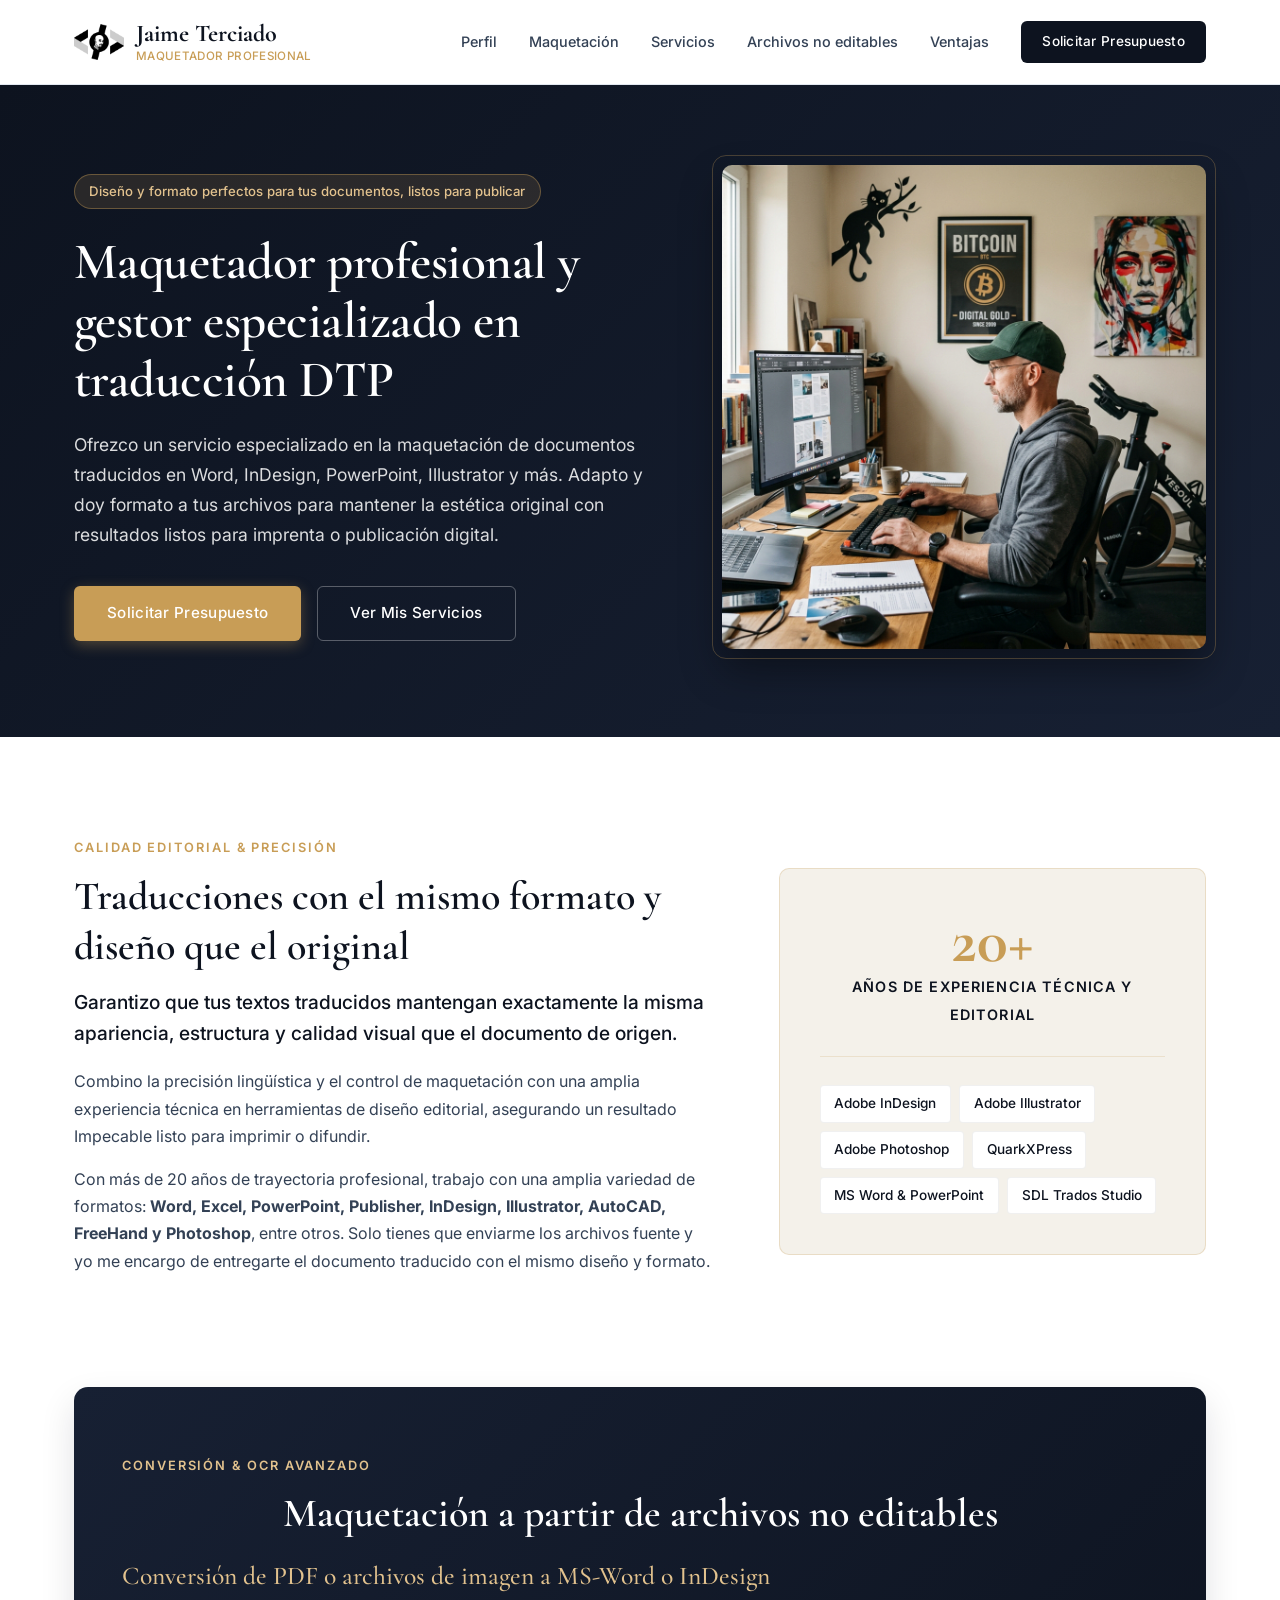
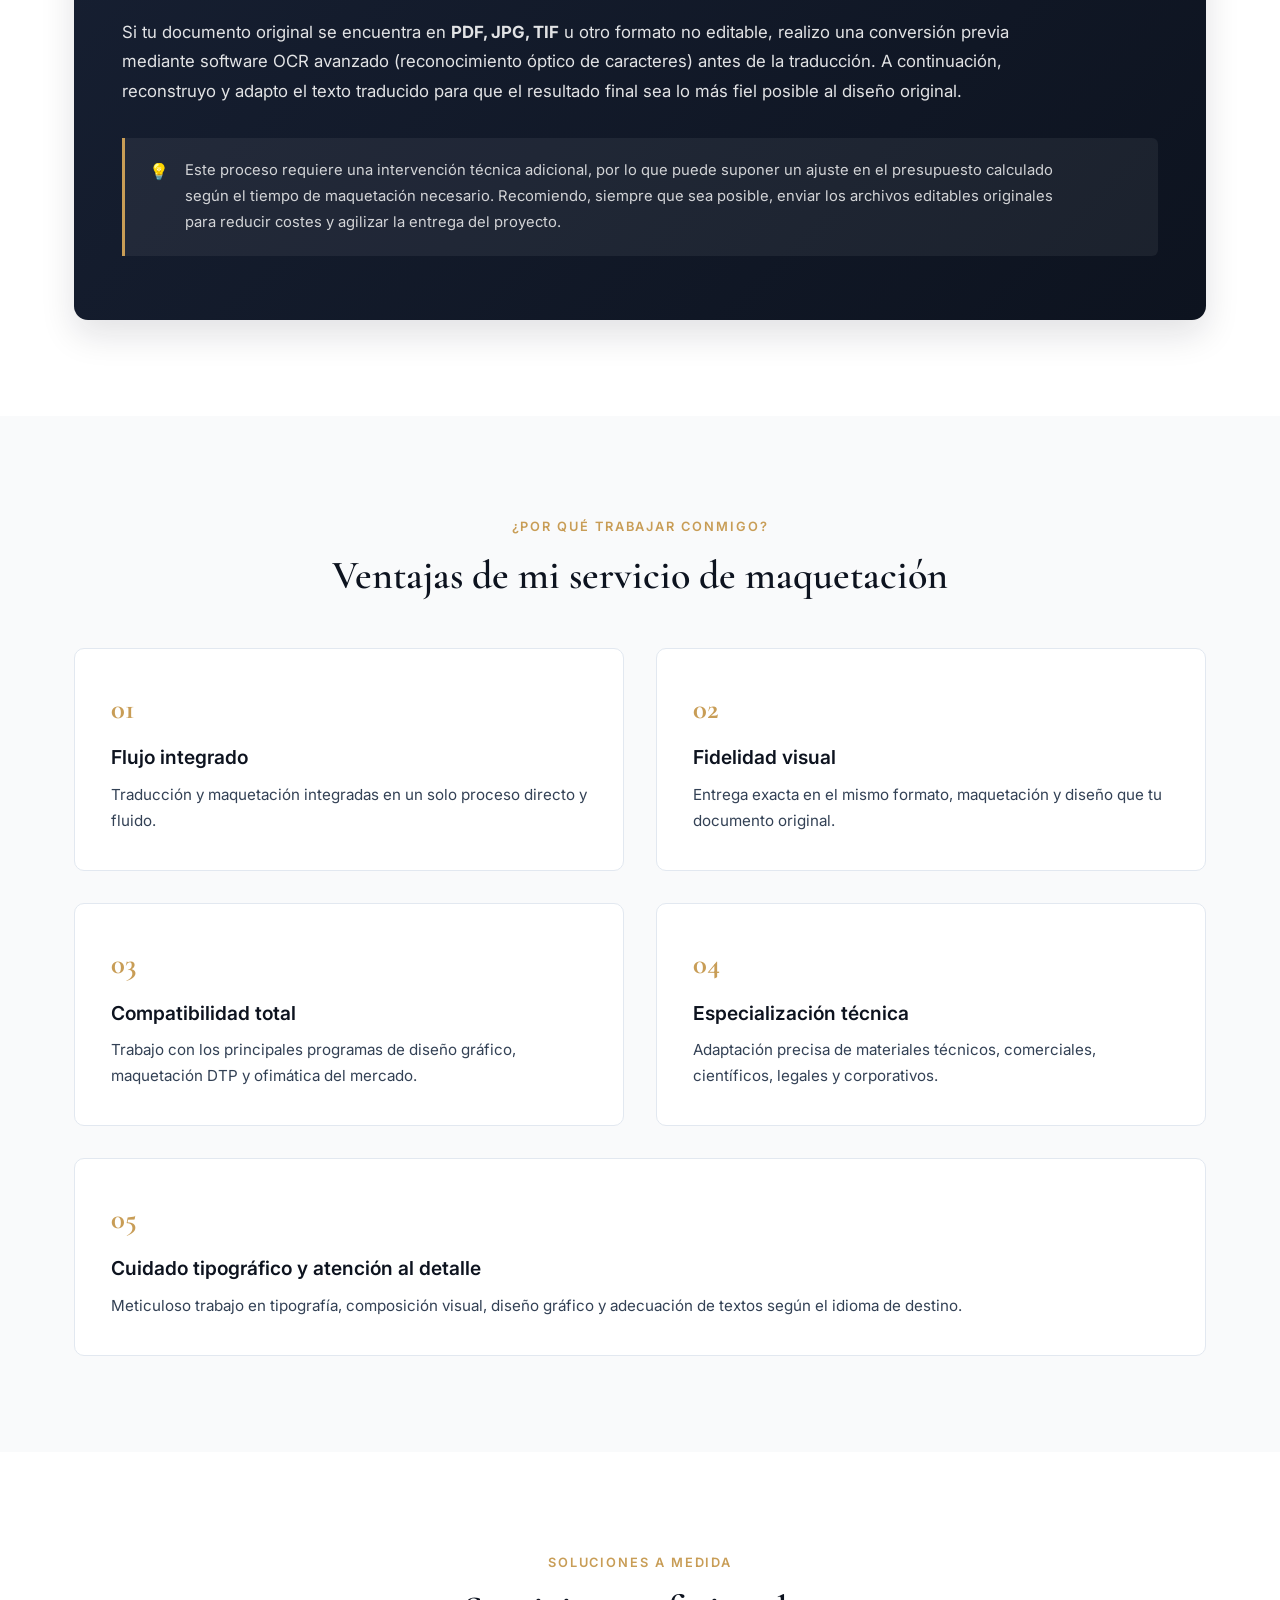
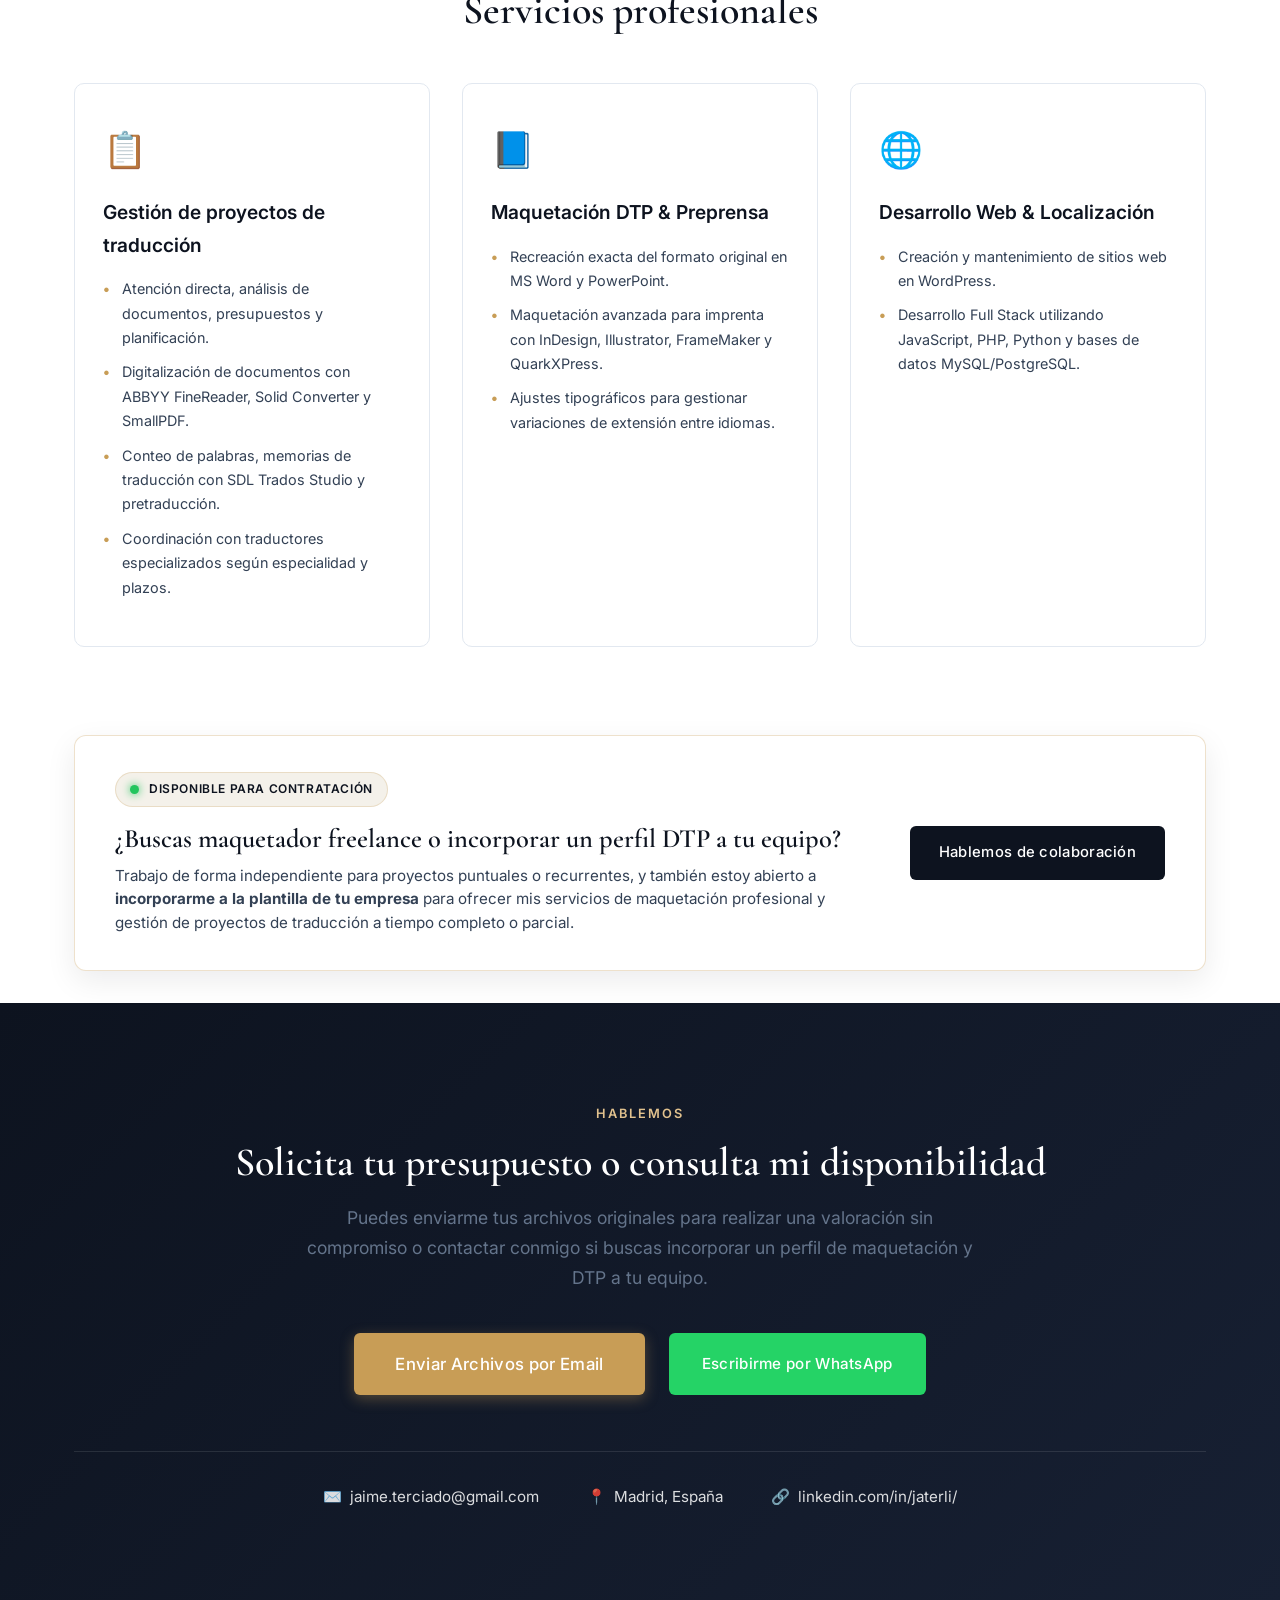
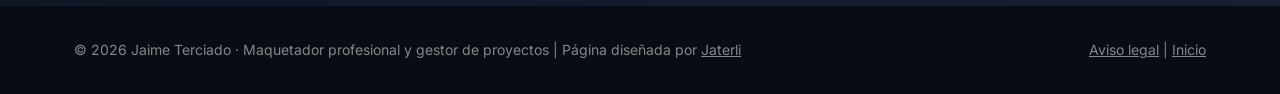
==== index.html @ fcdaf976 "Commit 1" ====
<!DOCTYPE html>
<html lang="es">
<head>
    <meta charset="UTF-8" />
    <meta name="viewport" content="width=device-width, initial-scale=1.0" />
    <title>Jaime Terciado · Maquetador profesional y Gestor de traducciones</title>
    <!-- Estilos principales -->
    <link rel="stylesheet" href="styles.css" />
    <!-- Fuentes de Google: Cormorant Garamond + Inter -->
    <link rel="preconnect" href="https://fonts.googleapis.com" />
    <link rel="preconnect" href="https://fonts.gstatic.com" crossorigin />
    <link href="https://fonts.googleapis.com/css2?family=Cormorant+Garamond:ital,wght@0,500;0,600;0,700;1,400&family=Inter:wght@300;400;500;600;700&display=swap" rel="stylesheet" />
</head>
<body>

    <!-- ========== HEADER ========== -->
    <header class="header">
        <div class="container header__inner">

            <!-- Logo e Identidad -->
            <a href="#" class="header__logo">
                <span class="header__logo-icon">
                    <img src="img/logo-jtl.png" alt="Logo de Jaime Terciado">
                </span>
                <div class="header__logo-text-group">
                    <span class="header__logo-text">Jaime Terciado</span>
                    <span class="header__logo-subtitle">Maquetador profesional</span>
                </div>
            </a>

            <!-- Navegación -->
            <nav class="header__nav" aria-label="Navegación principal">
                <a href="#perfil">Perfil</a>
                <a href="#maquetacion">Maquetación</a>
                <a href="#servicios">Servicios</a>
                <a href="#no-editables">Archivos no editables</a>
                <a href="#ventajas">Ventajas</a>
                <a href="#contacto" class="btn btn--header">Solicitar Presupuesto</a>
            </nav>

        </div>
    </header>

    <!-- ========== HERO ========== -->
    <section class="hero" id="perfil">
        <div class="container hero__inner">
            <div class="hero__content">
                <span class="hero__badge">Diseño y formato perfectos para tus documentos, listos para publicar</span>
                <h1 class="hero__title">Maquetador profesional y gestor especializado en traducción DTP</h1>
                <p class="hero__subtitle">
                    Ofrezco un servicio especializado en la maquetación de documentos traducidos en Word, InDesign, PowerPoint, Illustrator y más. Adapto y doy formato a tus archivos para mantener la estética original con resultados listos para imprenta o publicación digital.
                </p>
                <div class="hero__actions">
                    <a href="#contacto" class="btn btn--primary">Solicitar Presupuesto</a>
                    <a href="#servicios" class="btn btn--outline">Ver Mis Servicios</a>
                </div>
            </div>

            <div class="hero__image">
                <div class="hero__image-frame">
                    <img src="img/hero-img.jpg" alt="Entorno de trabajo de maquetación y gestión de proyectos de traducción" />
                </div>
            </div>
        </div>
    </section>

    <!-- ========== SOBRE LA MAQUETACIÓN PROFESIONAL ========== -->
    <section id="maquetacion" class="section layout-detail">
        <div class="container">
            <div class="layout-detail__grid">
                <div class="layout-detail__content">
                    <span class="section__tag">Calidad editorial & precisión</span>
                    <h2 class="section__title section__title--left">Traducciones con el mismo formato y diseño que el original</h2>
                    <p class="section__lead">
                        Garantizo que tus textos traducidos mantengan exactamente la misma apariencia, estructura y calidad visual que el documento de origen.
                    </p>
                    <p class="section__text">
                        Combino la precisión lingüística y el control de maquetación con una amplia experiencia técnica en herramientas de diseño editorial, asegurando un resultado Impecable listo para imprimir o difundir.
                    </p>
                    <p class="section__text">
                        Con más de 20 años de trayectoria profesional, trabajo con una amplia variedad de formatos: <strong>Word, Excel, PowerPoint, Publisher, InDesign, Illustrator, AutoCAD, FreeHand y Photoshop</strong>, entre otros. Solo tienes que enviarme los archivos fuente y yo me encargo de entregarte el documento traducido con el mismo diseño y formato.
                    </p>
                </div>
                <div class="layout-detail__card">
                    <div class="experience-badge">
                        <span class="experience-badge__number">20+</span>
                        <span class="experience-badge__label">Años de experiencia técnica y editorial</span>
                    </div>
                    <ul class="software-pills">
                        <li>Adobe InDesign</li>
                        <li>Adobe Illustrator</li>
                        <li>Adobe Photoshop</li>
                        <li>QuarkXPress</li>
                        <li>MS Word & PowerPoint</li>
                        <li>SDL Trados Studio</li>
                    </ul>
                </div>
            </div>
        </div>
    </section>

    <!-- ========== ARCHIVOS NO EDITABLES ========== -->
    <section id="no-editables" class="section no-editables">
        <div class="container">
            <div class="no-editables__banner">
                <div class="no-editables__content">
                    <span class="section__tag section__tag--light">Conversión & OCR avanzado</span>
                    <h2 class="section__title section__title--light">Maquetación a partir de archivos no editables</h2>
                    <h3 class="no-editables__subtitle">Conversión de PDF o archivos de imagen a MS-Word o InDesign</h3>
                    <p>
                        Si tu documento original se encuentra en <strong>PDF, JPG, TIF</strong> u otro formato no editable, realizo una conversión previa mediante software OCR avanzado (reconocimiento óptico de caracteres) antes de la traducción. A continuación, reconstruyo y adapto el texto traducido para que el resultado final sea lo más fiel posible al diseño original.
                    </p>
                    <div class="no-editables__note">
                        <span class="no-editables__note-icon">💡</span>
                        <p>
                            Este proceso requiere una intervención técnica adicional, por lo que puede suponer un ajuste en el presupuesto calculado según el tiempo de maquetación necesario. Recomiendo, siempre que sea posible, enviar los archivos editables originales para reducir costes y agilizar la entrega del proyecto.
                        </p>
                    </div>
                </div>
            </div>
        </div>
    </section>

    <!-- ========== VENTAJAS DE TRABAJAR CONMIGO ========== -->
    <section id="ventajas" class="section ventajas">
        <div class="container">
            <div class="section__header">
                <span class="section__tag">¿Por qué trabajar conmigo?</span>
                <h2 class="section__title">Ventajas de mi servicio de maquetación</h2>
            </div>

            <div class="ventajas__grid">
                <div class="ventaja-card">
                    <div class="ventaja-card__num">01</div>
                    <h3 class="ventaja-card__title">Flujo integrado</h3>
                    <p class="ventaja-card__text">Traducción y maquetación integradas en un solo proceso directo y fluido.</p>
                </div>

                <div class="ventaja-card">
                    <div class="ventaja-card__num">02</div>
                    <h3 class="ventaja-card__title">Fidelidad visual</h3>
                    <p class="ventaja-card__text">Entrega exacta en el mismo formato, maquetación y diseño que tu documento original.</p>
                </div>

                <div class="ventaja-card">
                    <div class="ventaja-card__num">03</div>
                    <h3 class="ventaja-card__title">Compatibilidad total</h3>
                    <p class="ventaja-card__text">Trabajo con los principales programas de diseño gráfico, maquetación DTP y ofimática del mercado.</p>
                </div>

                <div class="ventaja-card">
                    <div class="ventaja-card__num">04</div>
                    <h3 class="ventaja-card__title">Especialización técnica</h3>
                    <p class="ventaja-card__text">Adaptación precisa de materiales técnicos, comerciales, científicos, legales y corporativos.</p>
                </div>

                <div class="ventaja-card ventaja-card--wide">
                    <div class="ventaja-card__num">05</div>
                    <h3 class="ventaja-card__title">Cuidado tipográfico y atención al detalle</h3>
                    <p class="ventaja-card__text">Meticuloso trabajo en tipografía, composición visual, diseño gráfico y adecuación de textos según el idioma de destino.</p>
                </div>
            </div>
        </div>
    </section>

    <!-- ========== SERVICIOS GENERALES ========== -->
    <section id="servicios" class="section servicios">
        <div class="container">
            <div class="section__header">
                <span class="section__tag">Soluciones a medida</span>
                <h2 class="section__title">Servicios profesionales</h2>
            </div>

            <div class="servicios__grid">
                <article class="servicio-card">
                    <div class="servicio-card__icon">📋</div>
                    <h3 class="servicio-card__title">Gestión de proyectos de traducción</h3>
                    <ul class="servicio-card__lista">
                        <li>Atención directa, análisis de documentos, presupuestos y planificación.</li>
                        <li>Digitalización de documentos con ABBYY FineReader, Solid Converter y SmallPDF.</li>
                        <li>Conteo de palabras, memorias de traducción con SDL Trados Studio y pretraducción.</li>
                        <li>Coordinación con traductores especializados según especialidad y plazos.</li>
                    </ul>
                </article>

                <article class="servicio-card">
                    <div class="servicio-card__icon">📘</div>
                    <h3 class="servicio-card__title">Maquetación DTP & Preprensa</h3>
                    <ul class="servicio-card__lista">
                        <li>Recreación exacta del formato original en MS Word y PowerPoint.</li>
                        <li>Maquetación avanzada para imprenta con InDesign, Illustrator, FrameMaker y QuarkXPress.</li>
                        <li>Ajustes tipográficos para gestionar variaciones de extensión entre idiomas.</li>
                    </ul>
                </article>

                <article class="servicio-card">
                    <div class="servicio-card__icon">🌐</div>
                    <h3 class="servicio-card__title">Desarrollo Web & Localización</h3>
                    <ul class="servicio-card__lista">
                        <li>Creación y mantenimiento de sitios web en WordPress.</li>
                        <li>Desarrollo Full Stack utilizando JavaScript, PHP, Python y bases de datos MySQL/PostgreSQL.</li>
                    </ul>
                </article>
            </div>
        </div>
    </section>

    <!-- ========== DISPONIBILIDAD Y MODALIDAD DE TRABAJO ========== -->
    <section class="disponibilidad">
        <div class="container">
            <div class="disponibilidad__card">
                <!-- Columna Izquierda: Badge + Título + Texto -->
                <div class="disponibilidad__content">
                    <div class="disponibilidad__status">
                        <span class="disponibilidad__dot"></span>
                        <span class="disponibilidad__badge">Disponible para contratación</span>
                    </div>
                    <h2 class="disponibilidad__title">¿Buscas maquetador freelance o incorporar un perfil DTP a tu equipo?</h2>
                    <p class="disponibilidad__text">
                        Trabajo de forma independiente para proyectos puntuales o recurrentes, y también estoy abierto a <strong>incorporarme a la plantilla de tu empresa</strong> para ofrecer mis servicios de maquetación profesional y gestión de proyectos de traducción a tiempo completo o parcial.
                    </p>
                </div>

                <!-- Columna Derecha: Botón de llamada a la acción -->
                <div class="disponibilidad__action">
                    <a href="#contacto" class="btn btn--disponibilidad">Hablemos de colaboración</a>
                </div>
            </div>
        </div>
    </section>

    <!-- ========== CONTACTO ========== -->
    <section id="contacto" class="section contacto">
        <div class="container contacto__inner">
            <span class="section__tag section__tag--light">Hablemos</span>
            <h2 class="section__title section__title--light">Solicita tu presupuesto o consulta mi disponibilidad</h2>
            <p class="section__subtitle">
                Puedes enviarme tus archivos originales para realizar una valoración sin compromiso o contactar conmigo si buscas incorporar un perfil de maquetación y DTP a tu equipo.
            </p>

            <div class="contacto__cta-box">
                <a href="mailto:jaime.terciado@gmail.com" class="btn btn--primary btn--lg">Enviar Archivos por Email</a>
                <a href="https://wa.me/34659602588?text=Hola%20Jaime%2C%20quisiera%20solicitar%20un%20presupuesto%20de%20maquetaci%C3%B3n" class="btn btn--whatsapp" target="_blank" rel="noopener">Escribirme por WhatsApp</a>
            </div>

            <div class="contacto__datos">
                <div class="contacto__item">
                    <span class="contacto__icon">✉️</span>
                    <a href="mailto:jaime.terciado@gmail.com">jaime.terciado@gmail.com</a>
                </div>
                <div class="contacto__item">
                    <span class="contacto__icon">📍</span>
                    <span>Madrid, España</span>
                </div>
                <div class="contacto__item">
                    <span class="contacto__icon">🔗</span>
                    <a href="https://linkedin.com/in/jaterli/" target="_blank" rel="noopener">linkedin.com/in/jaterli/</a>
                </div>
            </div>
        </div>
    </section>

    <!-- ========== FOOTER ========== -->
    <footer class="footer">
        <div class="container footer__inner">
            <p>&copy; 2026 Jaime Terciado · Maquetador profesional y gestor de proyectos | Página diseñada por <a href="https://jaterli.com" class="footer__link" target="_blank" rel="noopener">Jaterli</a></p>
            <p>
                <a href="aviso-legal.html">Aviso legal</a> |
                <a href="index.html">Inicio</a></p>
        </div>
    </footer>

</body>
</html>
---- styles.css ----
@charset "UTF-8";
/* ============================================================
   styles.scss — Estética Editorial y Maquetación Profesional
   ============================================================
   ÍNDICE
   01. Variables
   02. Reset & Base
   03. Utilidades (contenedor, tags, títulos, botones)
   04. Componentes
       4.1 Header
       4.2 Footer
       4.3 Cards (ventaja, servicio, experience-badge, software-pills)
   05. Secciones
       5.1 Hero
       5.2 Disponibilidad
       5.3 Layout Detail
       5.4 No Editables & OCR
       5.5 Ventajas
       5.6 Servicios
       5.7 Contacto
   06. Responsive (global)
   ============================================================ */
/* ============================================================
   01. VARIABLES
   ============================================================ */
/* ============================================================
   02. RESET & BASE
   ============================================================ */
*, *::before, *::after {
  margin: 0;
  padding: 0;
  box-sizing: border-box;
}

html {
  scroll-behavior: smooth;
  scroll-padding-top: calc(84px + 20px);
}

body {
  font-family: "Inter", -apple-system, BlinkMacSystemFont, sans-serif;
  font-weight: 400;
  line-height: 1.7;
  color: #334155;
  background-color: #ffffff;
  -webkit-font-smoothing: antialiased;
}

img {
  max-width: 100%;
  display: block;
}

a {
  color: inherit;
  text-decoration: none;
  transition: all 0.25s ease;
}

/* ============================================================
   03. UTILIDADES
   ============================================================ */
.container {
  max-width: 1180px;
  margin: 0 auto;
  padding: 0 1.5rem;
}

/* --- Etiquetas y titulares elegantes --- */
.section__tag {
  display: inline-block;
  font-family: "Inter", -apple-system, BlinkMacSystemFont, sans-serif;
  font-size: 0.8rem;
  font-weight: 600;
  text-transform: uppercase;
  letter-spacing: 0.15em;
  color: #c89d56;
  margin-bottom: 0.75rem;
}
.section__tag--light {
  color: #e2c28e;
}

.section__title {
  font-family: "Cormorant Garamond", Georgia, serif;
  font-size: 2.5rem;
  font-weight: 600;
  line-height: 1.25;
  color: #0d131f;
  margin-bottom: 1rem;
  text-align: center;
}
.section__title--left {
  text-align: left;
}
.section__title--light {
  color: #ffffff;
}

.section__subtitle {
  font-size: 1.1rem;
  color: #64748b;
  text-align: center;
  max-width: 680px;
  margin: 0 auto 2.5rem;
}

.section__header {
  text-align: center;
  margin-bottom: 3rem;
}

/* --- Botones refinados --- */
.btn {
  display: inline-flex;
  align-items: center;
  justify-content: center;
  padding: 0.85rem 2rem;
  font-family: "Inter", -apple-system, BlinkMacSystemFont, sans-serif;
  font-weight: 500;
  font-size: 0.95rem;
  letter-spacing: 0.02em;
  border-radius: 6px;
  border: 1px solid transparent;
  cursor: pointer;
  transition: all 0.3s cubic-bezier(0.16, 1, 0.3, 1);
}
.btn:hover {
  transform: translateY(-2px);
}
.btn--primary {
  background-color: #c89d56;
  color: #ffffff;
  box-shadow: 0 4px 14px rgba(200, 157, 86, 0.35);
}
.btn--primary:hover {
  background-color: #b08642;
  box-shadow: 0 6px 20px rgba(200, 157, 86, 0.45);
}
.btn--outline {
  border-color: rgba(255, 255, 255, 0.3);
  color: #ffffff;
}
.btn--outline:hover {
  background-color: rgba(255, 255, 255, 0.1);
  border-color: #ffffff;
}
.btn--header {
  background-color: #0d131f;
  color: #ffffff;
  padding: 0.55rem 1.25rem;
  font-size: 0.85rem;
}
.btn--header:hover {
  background-color: #c89d56;
}
.btn--whatsapp {
  background-color: #25d366;
  color: #ffffff;
}
.btn--whatsapp:hover {
  background-color: #1ebc57;
}
.btn--lg {
  padding: 1rem 2.5rem;
  font-size: 1.05rem;
}
.btn--disponibilidad {
  background-color: #0d131f;
  color: #ffffff;
  padding: 0.85rem 1.75rem;
  font-size: 0.925rem;
  white-space: nowrap;
}
.btn--disponibilidad:hover {
  background-color: #c89d56;
  color: #ffffff;
}

/* ============================================================
   04. COMPONENTES
   ============================================================ */
/* ---------- 4.1 Header ---------- */
.header {
  position: sticky;
  top: 0;
  z-index: 1000;
  background: rgba(255, 255, 255, 0.95);
  backdrop-filter: blur(10px);
  border-bottom: 1px solid #e2e8f0;
}
.header__inner {
  display: flex;
  align-items: center;
  justify-content: space-between;
  height: 84px;
}
.header__logo {
  display: flex;
  align-items: center;
  gap: 0.75rem;
  font-family: "Cormorant Garamond", Georgia, serif;
  font-size: 1.5rem;
  font-weight: 700;
  color: #0d131f;
}
.header__logo-text-group {
  display: flex;
  flex-direction: column;
  line-height: 1.1;
}
.header__logo-subtitle {
  font-family: "Inter", -apple-system, BlinkMacSystemFont, sans-serif;
  font-size: 0.725rem;
  font-weight: 500;
  color: #c89d56;
  letter-spacing: 0.03em;
  text-transform: uppercase;
  margin-top: 2px;
}
.header__logo-icon {
  width: 50px;
  border-radius: 8px;
  overflow: hidden;
}
.header__logo-icon img {
  width: 100%;
  height: 100%;
  object-fit: contain;
}
.header__nav {
  display: flex;
  align-items: center;
  gap: 2rem;
}
.header__nav a:not(.btn) {
  font-size: 0.9rem;
  font-weight: 500;
  color: #334155;
}
.header__nav a:not(.btn):hover {
  color: #c89d56;
}

/* ---------- 4.2 Footer ---------- */
.footer {
  background-color: #080c14;
  padding: 2rem 0;
  color: rgba(255, 255, 255, 0.5);
  font-size: 0.875rem;
}
.footer__inner {
  display: flex;
  justify-content: space-between;
  align-items: center;
}
.footer__link {
  color: #c89d56;
}
.footer__link:hover {
  color: #b08642;
}
.footer a {
  color: inherit;
  text-decoration: underline;
  transition: color 0.2s ease;
}
.footer a:hover {
  color: #ffffff;
}

/* ---------- 4.3 Cards y componentes reutilizables ---------- */
/* Experience badge */
.experience-badge {
  text-align: center;
  padding-bottom: 1.75rem;
  margin-bottom: 1.75rem;
  border-bottom: 1px solid rgba(200, 157, 86, 0.2);
}
.experience-badge__number {
  display: block;
  font-family: "Cormorant Garamond", Georgia, serif;
  font-size: 4rem;
  font-weight: 700;
  color: #c89d56;
  line-height: 1;
}
.experience-badge__label {
  font-size: 0.9rem;
  font-weight: 600;
  text-transform: uppercase;
  letter-spacing: 0.08em;
  color: #0d131f;
}

/* Software pills */
.software-pills {
  display: flex;
  flex-wrap: wrap;
  gap: 0.5rem;
  list-style: none;
}
.software-pills li {
  background: #ffffff;
  padding: 0.4rem 0.85rem;
  border-radius: 4px;
  font-size: 0.85rem;
  font-weight: 500;
  color: #0d131f;
  border: 1px solid rgba(0, 0, 0, 0.06);
}

/* Ventaja card */
.ventaja-card {
  background: #ffffff;
  padding: 2.25rem;
  border-radius: 10px;
  border: 1px solid #e2e8f0;
  transition: all 0.3s ease;
}
.ventaja-card:hover {
  transform: translateY(-4px);
  box-shadow: 0 12px 25px rgba(0, 0, 0, 0.05);
  border-color: #c89d56;
}
.ventaja-card--wide {
  grid-column: span 2;
}
.ventaja-card__num {
  font-family: "Cormorant Garamond", Georgia, serif;
  font-size: 1.8rem;
  font-weight: 700;
  color: #c89d56;
  margin-bottom: 0.5rem;
}
.ventaja-card__title {
  font-size: 1.2rem;
  font-weight: 600;
  color: #0d131f;
  margin-bottom: 0.5rem;
}
.ventaja-card__text {
  font-size: 0.95rem;
  color: #334155;
}

/* Servicio card */
.servicio-card {
  background: #ffffff;
  padding: 2.25rem 1.75rem;
  border-radius: 10px;
  border: 1px solid #e2e8f0;
}
.servicio-card__icon {
  font-size: 2.2rem;
  margin-bottom: 1rem;
}
.servicio-card__title {
  font-size: 1.2rem;
  font-weight: 600;
  color: #0d131f;
  margin-bottom: 1rem;
}
.servicio-card__lista {
  list-style: none;
}
.servicio-card__lista li {
  font-size: 0.9rem;
  color: #334155;
  margin-bottom: 0.6rem;
  padding-left: 1.2rem;
  position: relative;
}
.servicio-card__lista li::before {
  content: "•";
  position: absolute;
  left: 0;
  color: #c89d56;
  font-weight: bold;
}

/* ============================================================
   05. SECCIONES
   ============================================================ */
/* ---------- 5.1 Hero ---------- */
.hero {
  padding: 5rem 0 5.5rem;
  background: linear-gradient(135deg, #0d131f 0%, #172033 100%);
  color: #ffffff;
  position: relative;
  overflow: hidden;
}
.hero__inner {
  display: grid;
  grid-template-columns: 1.1fr 0.9fr;
  align-items: center;
  gap: 3.5rem;
}
.hero__availability {
  display: flex;
  align-items: flex-start;
  gap: 0.75rem;
  background: rgba(255, 255, 255, 0.05);
  border: 1px solid rgba(200, 157, 86, 0.3);
  padding: 0.85rem 1.15rem;
  border-radius: 8px;
  margin-bottom: 2rem;
}
.hero__badge {
  display: inline-block;
  padding: 0.35rem 0.9rem;
  background: rgba(200, 157, 86, 0.15);
  border: 1px solid rgba(200, 157, 86, 0.4);
  color: #e2c28e;
  border-radius: 30px;
  font-size: 0.825rem;
  font-weight: 500;
  margin-bottom: 1.5rem;
}
.hero__title {
  font-family: "Cormorant Garamond", Georgia, serif;
  font-size: 3.2rem;
  font-weight: 600;
  line-height: 1.15;
  margin-bottom: 1.25rem;
  letter-spacing: -0.01em;
}
.hero__subtitle {
  font-size: 1.1rem;
  line-height: 1.7;
  color: rgba(255, 255, 255, 0.85);
  margin-bottom: 2.25rem;
}
.hero__actions {
  display: flex;
  gap: 1rem;
  flex-wrap: wrap;
}
.hero__image-frame {
  position: relative;
}
.hero__image-frame::before {
  content: "";
  position: absolute;
  inset: -10px;
  border: 1px solid rgba(200, 157, 86, 0.3);
  border-radius: 14px;
  pointer-events: none;
}
.hero__image-frame img {
  border-radius: 10px;
  box-shadow: 0 20px 40px rgba(0, 0, 0, 0.4);
  object-fit: cover;
}

/* ---------- 5.2 Disponibilidad ---------- */
.disponibilidad {
  padding: 2rem 0;
  margin-top: -2.5rem;
  position: relative;
  z-index: 10;
}
.disponibilidad__card {
  background: #ffffff;
  border: 1px solid rgba(200, 157, 86, 0.3);
  border-radius: 12px;
  padding: 2.25rem 2.5rem;
  box-shadow: 0 10px 30px rgba(13, 19, 31, 0.08);
  display: grid;
  grid-template-columns: 1fr auto;
  align-items: center;
  gap: 3rem;
}
.disponibilidad__content {
  display: flex;
  flex-direction: column;
  align-items: flex-start;
}
.disponibilidad__status {
  display: inline-flex;
  align-items: center;
  gap: 0.6rem;
  background: #f4f1ea;
  padding: 0.4rem 0.9rem;
  border-radius: 30px;
  border: 1px solid rgba(200, 157, 86, 0.25);
  margin-bottom: 1rem;
}
.disponibilidad__dot {
  width: 9px;
  height: 9px;
  background-color: #22c55e;
  border-radius: 50%;
  box-shadow: 0 0 8px #22c55e;
}
.disponibilidad__badge {
  font-size: 0.75rem;
  font-weight: 600;
  color: #0d131f;
  text-transform: uppercase;
  letter-spacing: 0.05em;
  white-space: nowrap;
}
.disponibilidad__title {
  font-family: "Cormorant Garamond", Georgia, serif;
  font-size: 1.65rem;
  font-weight: 600;
  color: #0d131f;
  margin-bottom: 0.5rem;
  line-height: 1.25;
}
.disponibilidad__text {
  font-size: 0.95rem;
  color: #334155;
  line-height: 1.55;
  margin: 0;
}
.disponibilidad__action {
  display: flex;
  align-items: center;
  justify-content: flex-end;
}

/* ---------- 5.3 Layout Detail ---------- */
.layout-detail {
  padding: 6rem 0;
}
.layout-detail__grid {
  display: grid;
  grid-template-columns: 1.2fr 0.8fr;
  gap: 4rem;
  align-items: center;
}
.layout-detail .section__lead {
  font-size: 1.2rem;
  font-weight: 500;
  color: #0d131f;
  line-height: 1.6;
  margin-bottom: 1.25rem;
}
.layout-detail .section__text {
  font-size: 1rem;
  color: #334155;
  margin-bottom: 1rem;
}
.layout-detail__card {
  background: #f4f1ea;
  padding: 2.5rem;
  border-radius: 10px;
  border: 1px solid rgba(200, 157, 86, 0.25);
}

/* ---------- 5.4 No Editables & OCR ---------- */
.no-editables {
  padding: 0 0 6rem;
}
.no-editables__banner {
  background: linear-gradient(135deg, #172033 0%, #0d131f 100%);
  border-radius: 14px;
  padding: 4rem 3rem;
  color: #ffffff;
  box-shadow: 0 15px 35px rgba(13, 19, 31, 0.12);
}
.no-editables__subtitle {
  font-family: "Cormorant Garamond", Georgia, serif;
  font-size: 1.6rem;
  color: #e2c28e;
  margin-bottom: 1.25rem;
  font-weight: 500;
}
.no-editables p {
  font-size: 1.05rem;
  line-height: 1.75;
  color: rgba(255, 255, 255, 0.88);
  max-width: 900px;
}
.no-editables__note {
  margin-top: 2rem;
  padding: 1.25rem 1.5rem;
  background: rgba(255, 255, 255, 0.06);
  border-left: 3px solid #c89d56;
  border-radius: 0 6px 6px 0;
  display: flex;
  gap: 1rem;
  align-items: flex-start;
}
.no-editables__note p {
  font-size: 0.925rem;
  color: rgba(255, 255, 255, 0.8);
  margin: 0;
}

/* ---------- 5.5 Ventajas ---------- */
.ventajas {
  background-color: #f9fafb;
  padding: 6rem 0;
}
.ventajas__grid {
  display: grid;
  grid-template-columns: repeat(2, 1fr);
  gap: 2rem;
}

/* ---------- 5.6 Servicios ---------- */
.servicios {
  padding: 6rem 0;
}
.servicios__grid {
  display: grid;
  grid-template-columns: repeat(3, 1fr);
  gap: 2rem;
}

/* ---------- 5.7 Contacto ---------- */
.contacto {
  background: linear-gradient(135deg, #0d131f 0%, #172033 100%);
  color: #ffffff;
  padding: 6rem 0;
  text-align: center;
}
.contacto__cta-box {
  display: flex;
  justify-content: center;
  gap: 1.5rem;
  margin: 2.5rem 0 3.5rem;
  flex-wrap: wrap;
}
.contacto__datos {
  display: flex;
  justify-content: center;
  gap: 3rem;
  flex-wrap: wrap;
  padding-top: 2rem;
  border-top: 1px solid rgba(255, 255, 255, 0.1);
}
.contacto__item {
  display: flex;
  align-items: center;
  gap: 0.5rem;
  font-size: 0.95rem;
  color: rgba(255, 255, 255, 0.85);
}
.contacto__item a:hover {
  color: #c89d56;
}

/* ============================================================
   06. RESPONSIVE
   ============================================================ */
/* --- ≤ 992px --- */
@media (max-width: 992px) {
  .hero {
    padding: 4rem 0 4.5rem;
  }
  .hero__inner {
    grid-template-columns: 1fr;
    gap: 2.5rem;
  }
  .hero__title {
    font-size: 2.5rem;
  }
  .layout-detail__grid {
    grid-template-columns: 1fr;
    gap: 2.5rem;
  }
  .layout-detail__card {
    padding: 1.75rem;
  }
  .disponibilidad {
    margin-top: 0;
    padding: 3rem 0 1rem;
  }
  .disponibilidad__card {
    padding: 1.75rem 1.5rem;
    grid-template-columns: 1fr;
    gap: 1.5rem;
  }
  .disponibilidad__badge {
    font-size: 0.7rem;
  }
  .disponibilidad__action {
    justify-content: flex-start;
  }
  .ventajas__grid {
    grid-template-columns: 1fr;
  }
  .ventaja-card--wide {
    grid-column: span 1;
  }
  .servicios__grid {
    grid-template-columns: 1fr;
  }
}
/* --- ≤ 768px --- */
@media (max-width: 768px) {
  .header__inner {
    height: auto;
    padding: 0.5rem 1.5rem;
  }
  .header__nav {
    display: none;
  }
  .layout-detail {
    padding: 4rem 0;
  }
  .no-editables {
    padding: 0 0 4rem;
  }
  .servicio-card, .ventaja-card {
    padding: 1.75rem 1.5rem;
  }
  .no-editables__banner {
    padding: 2.5rem 1.5rem;
  }
  .no-editables__note {
    padding: 1rem;
  }
  .contacto, .ventajas, .servicios, .disponibilidad {
    padding: 4rem 0;
  }
  .contacto__datos {
    flex-direction: column;
    gap: 1rem;
  }
}/*# sourceMappingURL=styles.css.map */
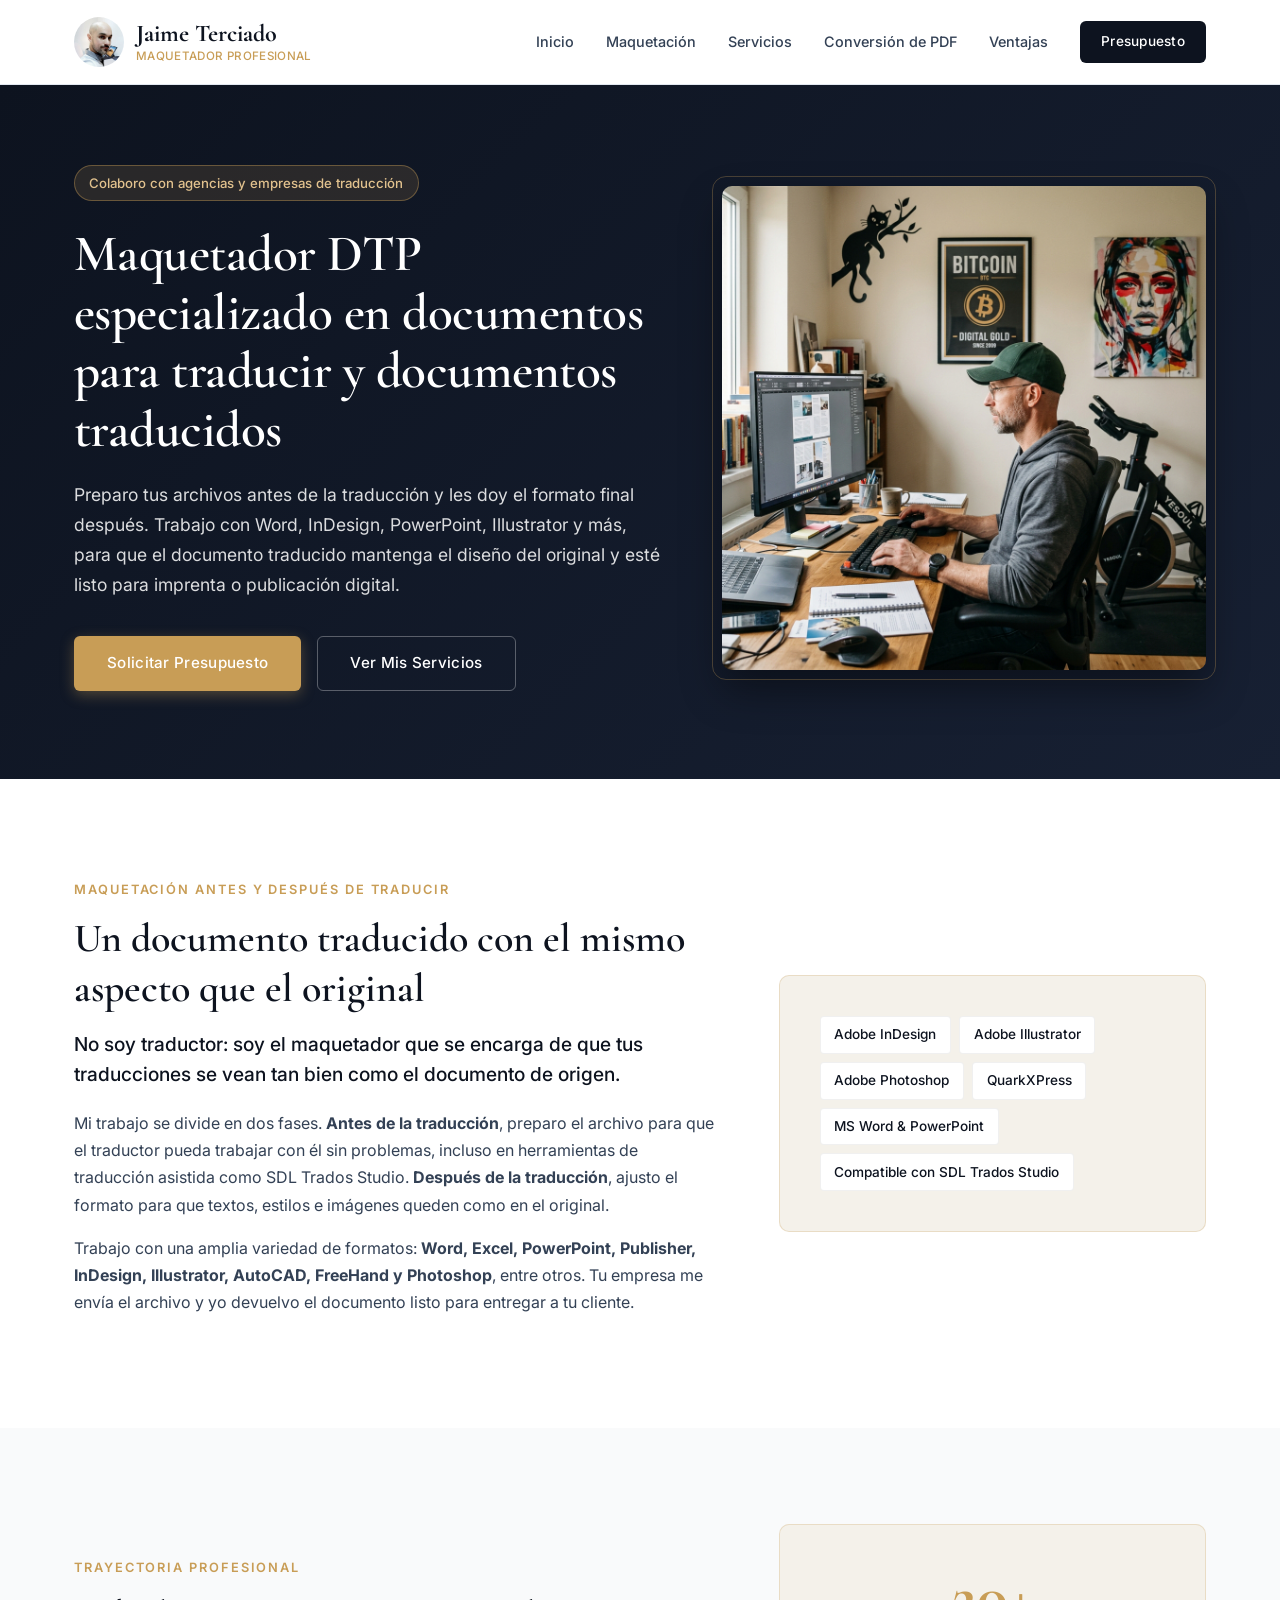
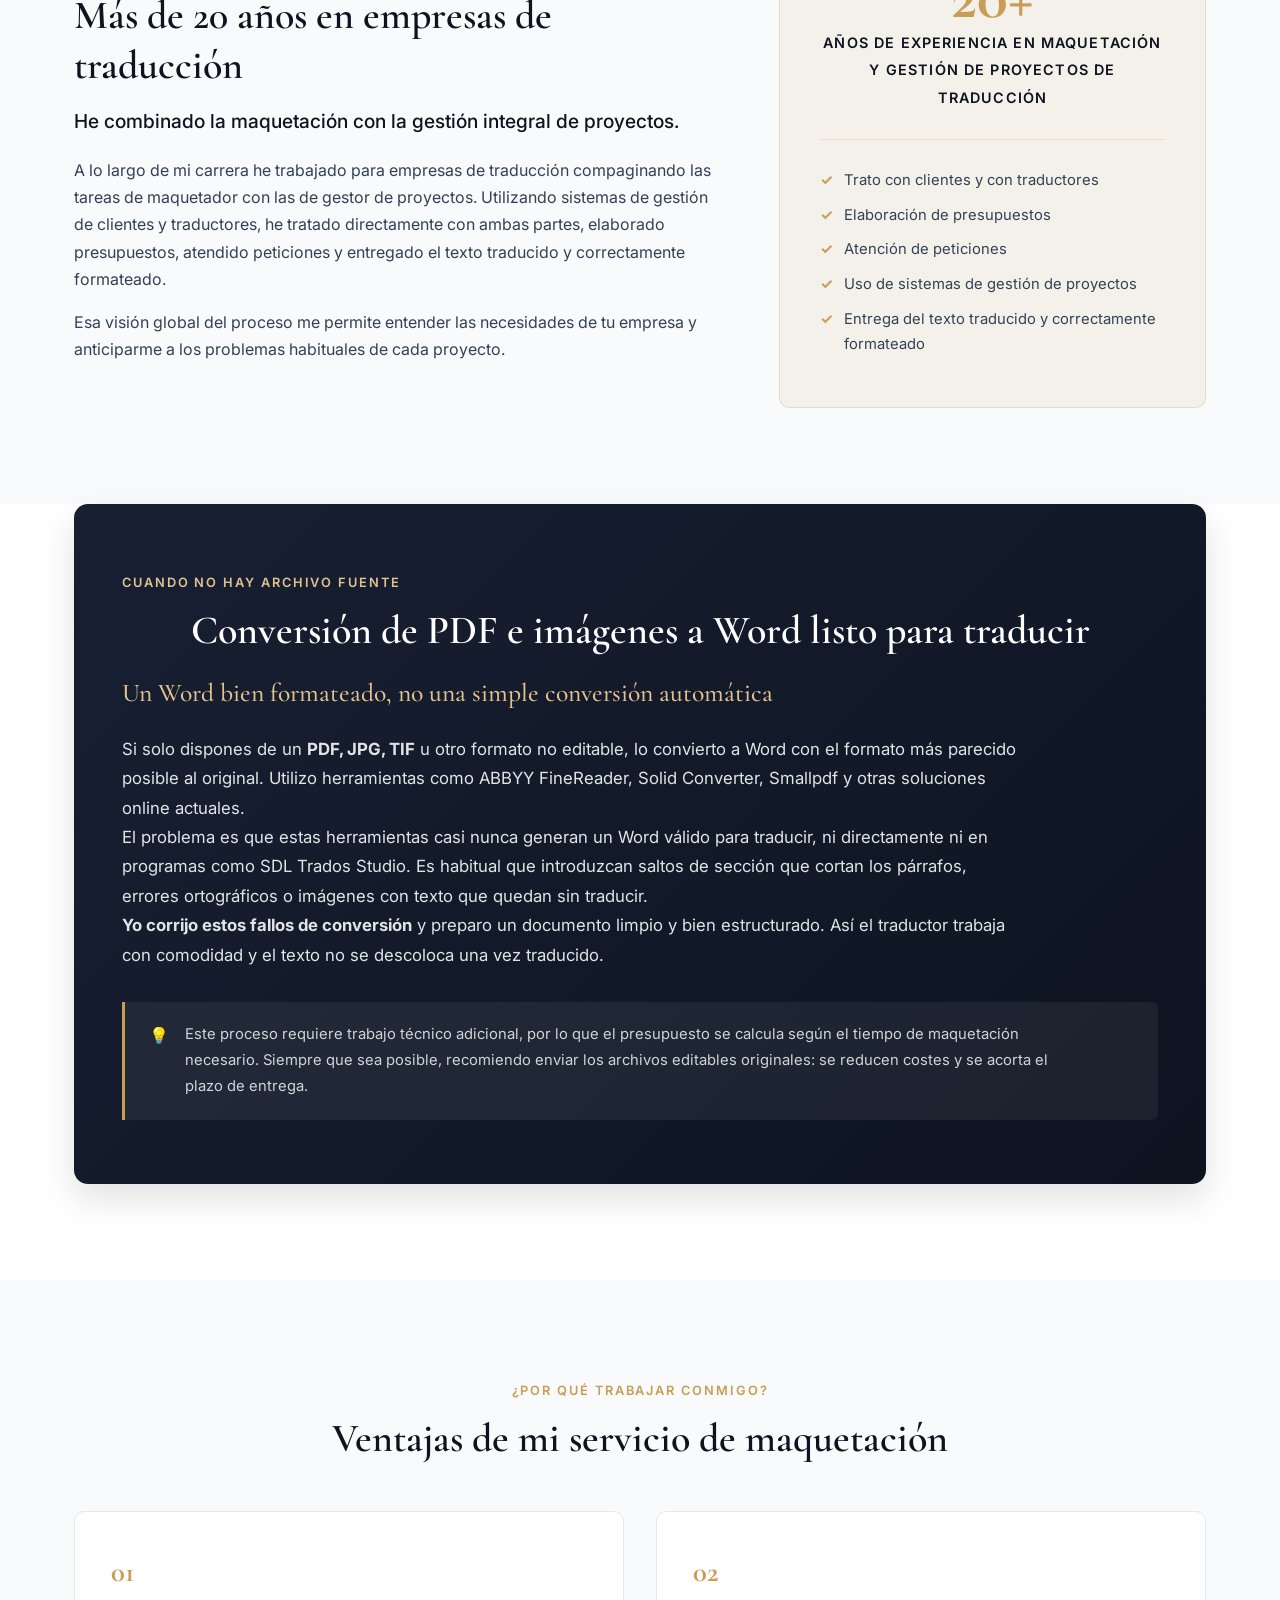
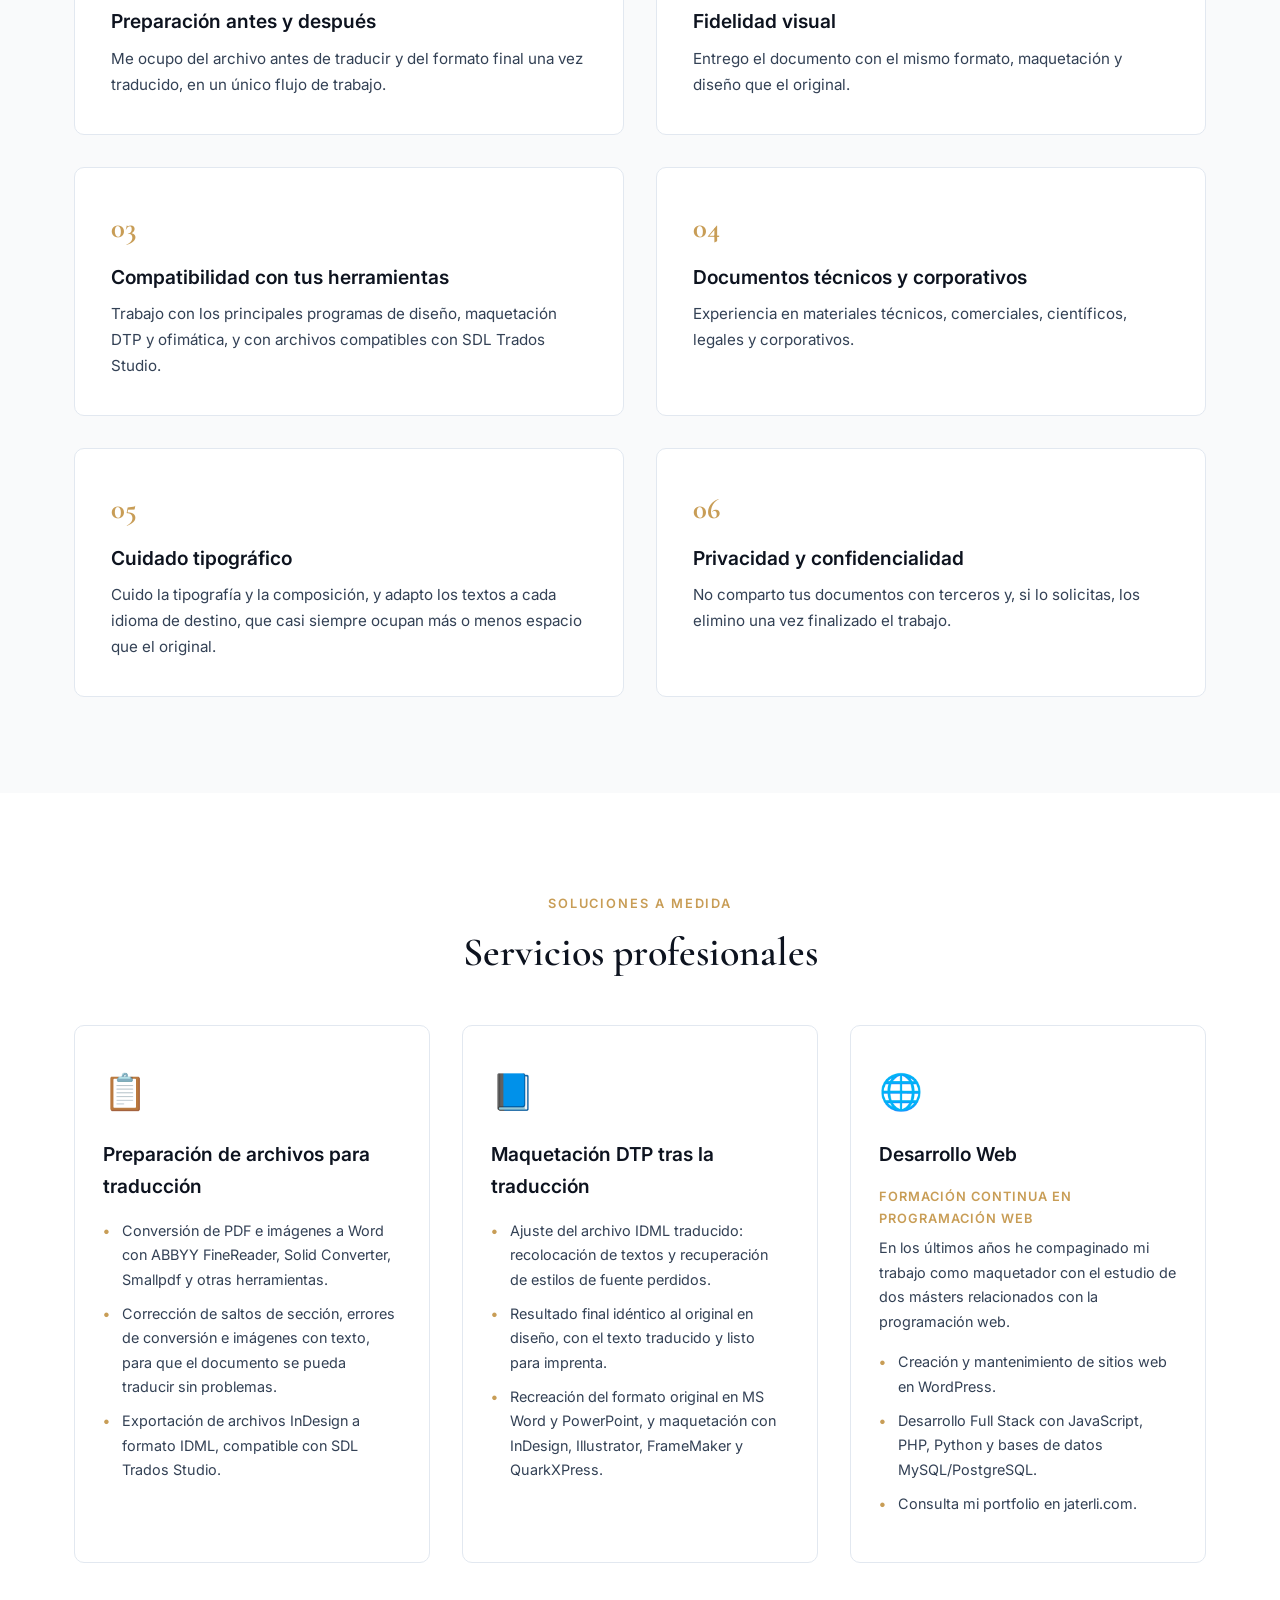
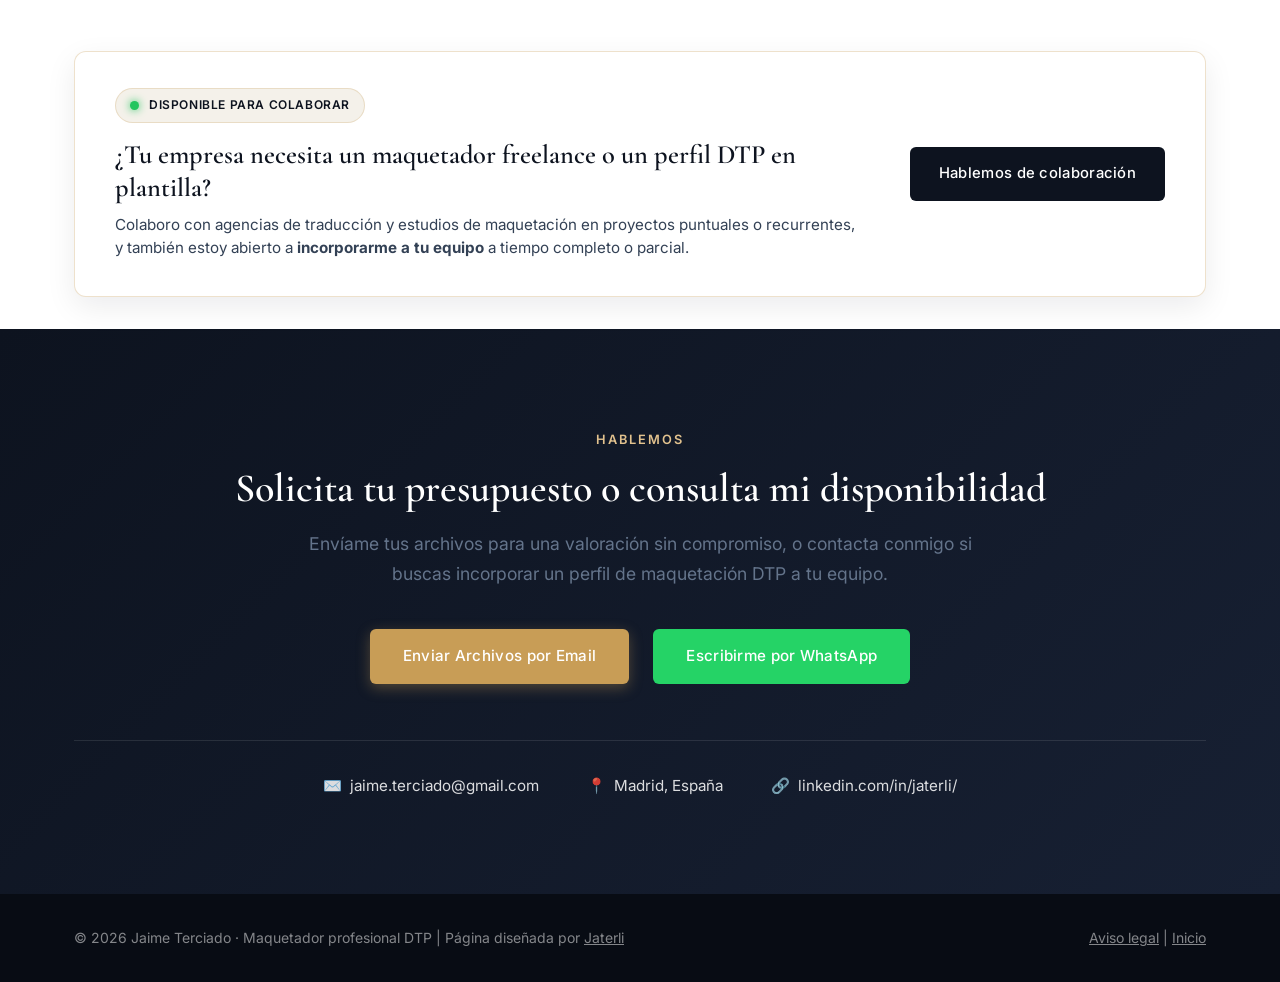
==== commit d578ad5b: "docs: update site content, SEO metadata, and profile image - Rename readme_md.md to README.md - Add " ====
--- a/index.html
+++ b/index.html
@@ -3,7 +3,8 @@
 <head>
     <meta charset="UTF-8" />
     <meta name="viewport" content="width=device-width, initial-scale=1.0" />
-    <title>Jaime Terciado · Maquetador profesional y Gestor de traducciones</title>
+    <title>Jaime Terciado · Maquetador DTP para traducción</title>
+    <meta name="description" content="Preparo tus archivos antes de traducir y doy formato al documento traducido, listo para imprenta o publicación digital." />
     <!-- Estilos principales -->
     <link rel="stylesheet" href="styles.css" />
     <!-- Fuentes de Google: Cormorant Garamond + Inter -->
@@ -20,7 +21,7 @@
             <!-- Logo e Identidad -->
             <a href="#" class="header__logo">
                 <span class="header__logo-icon">
-                    <img src="img/logo-jtl.png" alt="Logo de Jaime Terciado">
+                    <img src="img/foto-perfil.jpg" alt="Logo de Jaime Terciado">
                 </span>
                 <div class="header__logo-text-group">
                     <span class="header__logo-text">Jaime Terciado</span>
@@ -30,12 +31,12 @@
 
             <!-- Navegación -->
             <nav class="header__nav" aria-label="Navegación principal">
-                <a href="#perfil">Perfil</a>
+                <a href="#perfil">Inicio</a>
                 <a href="#maquetacion">Maquetación</a>
                 <a href="#servicios">Servicios</a>
-                <a href="#no-editables">Archivos no editables</a>
+                <a href="#no-editables">Conversión de PDF</a>
                 <a href="#ventajas">Ventajas</a>
-                <a href="#contacto" class="btn btn--header">Solicitar Presupuesto</a>
+                <a href="#contacto" class="btn btn--header">Presupuesto</a>
             </nav>
 
         </div>
@@ -45,10 +46,10 @@
     <section class="hero" id="perfil">
         <div class="container hero__inner">
             <div class="hero__content">
-                <span class="hero__badge">Diseño y formato perfectos para tus documentos, listos para publicar</span>
-                <h1 class="hero__title">Maquetador profesional y gestor especializado en traducción DTP</h1>
+                <span class="hero__badge">Colaboro con agencias y empresas de traducción</span>
+                <h1 class="hero__title">Maquetador DTP especializado en documentos para traducir y documentos traducidos</h1>
                 <p class="hero__subtitle">
-                    Ofrezco un servicio especializado en la maquetación de documentos traducidos en Word, InDesign, PowerPoint, Illustrator y más. Adapto y doy formato a tus archivos para mantener la estética original con resultados listos para imprenta o publicación digital.
+                    Preparo tus archivos antes de la traducción y les doy el formato final después. Trabajo con Word, InDesign, PowerPoint, Illustrator y más, para que el documento traducido mantenga el diseño del original y esté listo para imprenta o publicación digital.
                 </p>
                 <div class="hero__actions">
                     <a href="#contacto" class="btn btn--primary">Solicitar Presupuesto</a>
@@ -58,7 +59,7 @@
 
             <div class="hero__image">
                 <div class="hero__image-frame">
-                    <img src="img/hero-img.jpg" alt="Entorno de trabajo de maquetación y gestión de proyectos de traducción" />
+                    <img src="img/hero-img.jpg" alt="Entorno de trabajo de maquetación y preparación de archivos para traducción" />
                 </div>
             </div>
         </div>
@@ -69,30 +70,60 @@
         <div class="container">
             <div class="layout-detail__grid">
                 <div class="layout-detail__content">
-                    <span class="section__tag">Calidad editorial & precisión</span>
-                    <h2 class="section__title section__title--left">Traducciones con el mismo formato y diseño que el original</h2>
+                    <span class="section__tag">Maquetación antes y después de traducir</span>
+                    <h2 class="section__title section__title--left">Un documento traducido con el mismo aspecto que el original</h2>
                     <p class="section__lead">
-                        Garantizo que tus textos traducidos mantengan exactamente la misma apariencia, estructura y calidad visual que el documento de origen.
+                        No soy traductor: soy el maquetador que se encarga de que tus traducciones se vean tan bien como el documento de origen.
                     </p>
                     <p class="section__text">
-                        Combino la precisión lingüística y el control de maquetación con una amplia experiencia técnica en herramientas de diseño editorial, asegurando un resultado Impecable listo para imprimir o difundir.
+                        Mi trabajo se divide en dos fases. <strong>Antes de la traducción</strong>, preparo el archivo para que el traductor pueda trabajar con él sin problemas, incluso en herramientas de traducción asistida como SDL Trados Studio. <strong>Después de la traducción</strong>, ajusto el formato para que textos, estilos e imágenes queden como en el original.
                     </p>
                     <p class="section__text">
-                        Con más de 20 años de trayectoria profesional, trabajo con una amplia variedad de formatos: <strong>Word, Excel, PowerPoint, Publisher, InDesign, Illustrator, AutoCAD, FreeHand y Photoshop</strong>, entre otros. Solo tienes que enviarme los archivos fuente y yo me encargo de entregarte el documento traducido con el mismo diseño y formato.
+                        Trabajo con una amplia variedad de formatos: <strong>Word, Excel, PowerPoint, Publisher, InDesign, Illustrator, AutoCAD, FreeHand y Photoshop</strong>, entre otros. Tu empresa me envía el archivo y yo devuelvo el documento listo para entregar a tu cliente.
                     </p>
                 </div>
                 <div class="layout-detail__card">
-                    <div class="experience-badge">
-                        <span class="experience-badge__number">20+</span>
-                        <span class="experience-badge__label">Años de experiencia técnica y editorial</span>
-                    </div>
                     <ul class="software-pills">
                         <li>Adobe InDesign</li>
                         <li>Adobe Illustrator</li>
                         <li>Adobe Photoshop</li>
                         <li>QuarkXPress</li>
                         <li>MS Word & PowerPoint</li>
-                        <li>SDL Trados Studio</li>
+                        <li>Compatible con SDL Trados Studio</li>
+                    </ul>
+                </div>
+            </div>
+        </div>
+    </section>
+
+    <!-- ========== EXPERIENCIA ========== -->
+    <section id="experiencia" class="section layout-detail experiencia">
+        <div class="container">
+            <div class="layout-detail__grid">
+                <div class="layout-detail__content">
+                    <span class="section__tag">Trayectoria profesional</span>
+                    <h2 class="section__title section__title--left">Más de 20 años en empresas de traducción</h2>
+                    <p class="section__lead">
+                        He combinado la maquetación con la gestión integral de proyectos.
+                    </p>
+                    <p class="section__text">
+                        A lo largo de mi carrera he trabajado para empresas de traducción compaginando las tareas de maquetador con las de gestor de proyectos. Utilizando sistemas de gestión de clientes y traductores, he tratado directamente con ambas partes, elaborado presupuestos, atendido peticiones y entregado el texto traducido y correctamente formateado.
+                    </p>
+                    <p class="section__text">
+                        Esa visión global del proceso me permite entender las necesidades de tu empresa y anticiparme a los problemas habituales de cada proyecto.
+                    </p>
+                </div>
+                <div class="layout-detail__card">
+                    <div class="experience-badge">
+                        <span class="experience-badge__number">20+</span>
+                        <span class="experience-badge__label">Años de experiencia en maquetación y gestión de proyectos de traducción</span>
+                    </div>
+                    <ul class="experiencia__lista">
+                        <li>Trato con clientes y con traductores</li>
+                        <li>Elaboración de presupuestos</li>
+                        <li>Atención de peticiones</li>
+                        <li>Uso de sistemas de gestión de proyectos</li>
+                        <li>Entrega del texto traducido y correctamente formateado</li>
                     </ul>
                 </div>
             </div>
@@ -104,16 +135,22 @@
         <div class="container">
             <div class="no-editables__banner">
                 <div class="no-editables__content">
-                    <span class="section__tag section__tag--light">Conversión & OCR avanzado</span>
-                    <h2 class="section__title section__title--light">Maquetación a partir de archivos no editables</h2>
-                    <h3 class="no-editables__subtitle">Conversión de PDF o archivos de imagen a MS-Word o InDesign</h3>
+                    <span class="section__tag section__tag--light">Cuando no hay archivo fuente</span>
+                    <h2 class="section__title section__title--light">Conversión de PDF e imágenes a Word listo para traducir</h2>
+                    <h3 class="no-editables__subtitle">Un Word bien formateado, no una simple conversión automática</h3>
                     <p>
-                        Si tu documento original se encuentra en <strong>PDF, JPG, TIF</strong> u otro formato no editable, realizo una conversión previa mediante software OCR avanzado (reconocimiento óptico de caracteres) antes de la traducción. A continuación, reconstruyo y adapto el texto traducido para que el resultado final sea lo más fiel posible al diseño original.
+                        Si solo dispones de un <strong>PDF, JPG, TIF</strong> u otro formato no editable, lo convierto a Word con el formato más parecido posible al original. Utilizo herramientas como ABBYY FineReader, Solid Converter, Smallpdf y otras soluciones online actuales.
+                    </p>
+                    <p>
+                        El problema es que estas herramientas casi nunca generan un Word válido para traducir, ni directamente ni en programas como SDL Trados Studio. Es habitual que introduzcan saltos de sección que cortan los párrafos, errores ortográficos o imágenes con texto que quedan sin traducir.
+                    </p>
+                    <p>
+                        <strong>Yo corrijo estos fallos de conversión</strong> y preparo un documento limpio y bien estructurado. Así el traductor trabaja con comodidad y el texto no se descoloca una vez traducido.
                     </p>
                     <div class="no-editables__note">
                         <span class="no-editables__note-icon">💡</span>
                         <p>
-                            Este proceso requiere una intervención técnica adicional, por lo que puede suponer un ajuste en el presupuesto calculado según el tiempo de maquetación necesario. Recomiendo, siempre que sea posible, enviar los archivos editables originales para reducir costes y agilizar la entrega del proyecto.
+                            Este proceso requiere trabajo técnico adicional, por lo que el presupuesto se calcula según el tiempo de maquetación necesario. Siempre que sea posible, recomiendo enviar los archivos editables originales: se reducen costes y se acorta el plazo de entrega.
                         </p>
                     </div>
                 </div>
@@ -132,32 +169,38 @@
             <div class="ventajas__grid">
                 <div class="ventaja-card">
                     <div class="ventaja-card__num">01</div>
-                    <h3 class="ventaja-card__title">Flujo integrado</h3>
-                    <p class="ventaja-card__text">Traducción y maquetación integradas en un solo proceso directo y fluido.</p>
+                    <h3 class="ventaja-card__title">Preparación antes y después</h3>
+                    <p class="ventaja-card__text">Me ocupo del archivo antes de traducir y del formato final una vez traducido, en un único flujo de trabajo.</p>
                 </div>
 
                 <div class="ventaja-card">
                     <div class="ventaja-card__num">02</div>
                     <h3 class="ventaja-card__title">Fidelidad visual</h3>
-                    <p class="ventaja-card__text">Entrega exacta en el mismo formato, maquetación y diseño que tu documento original.</p>
+                    <p class="ventaja-card__text">Entrego el documento con el mismo formato, maquetación y diseño que el original.</p>
                 </div>
 
                 <div class="ventaja-card">
                     <div class="ventaja-card__num">03</div>
-                    <h3 class="ventaja-card__title">Compatibilidad total</h3>
-                    <p class="ventaja-card__text">Trabajo con los principales programas de diseño gráfico, maquetación DTP y ofimática del mercado.</p>
+                    <h3 class="ventaja-card__title">Compatibilidad con tus herramientas</h3>
+                    <p class="ventaja-card__text">Trabajo con los principales programas de diseño, maquetación DTP y ofimática, y con archivos compatibles con SDL Trados Studio.</p>
                 </div>
 
                 <div class="ventaja-card">
                     <div class="ventaja-card__num">04</div>
-                    <h3 class="ventaja-card__title">Especialización técnica</h3>
-                    <p class="ventaja-card__text">Adaptación precisa de materiales técnicos, comerciales, científicos, legales y corporativos.</p>
-                </div>
-
-                <div class="ventaja-card ventaja-card--wide">
+                    <h3 class="ventaja-card__title">Documentos técnicos y corporativos</h3>
+                    <p class="ventaja-card__text">Experiencia en materiales técnicos, comerciales, científicos, legales y corporativos.</p>
+                </div>
+
+                <div class="ventaja-card">
                     <div class="ventaja-card__num">05</div>
-                    <h3 class="ventaja-card__title">Cuidado tipográfico y atención al detalle</h3>
-                    <p class="ventaja-card__text">Meticuloso trabajo en tipografía, composición visual, diseño gráfico y adecuación de textos según el idioma de destino.</p>
+                    <h3 class="ventaja-card__title">Cuidado tipográfico</h3>
+                    <p class="ventaja-card__text">Cuido la tipografía y la composición, y adapto los textos a cada idioma de destino, que casi siempre ocupan más o menos espacio que el original.</p>
+                </div>
+
+                <div class="ventaja-card">
+                    <div class="ventaja-card__num">06</div>
+                    <h3 class="ventaja-card__title">Privacidad y confidencialidad</h3>
+                    <p class="ventaja-card__text">No comparto tus documentos con terceros y, si lo solicitas, los elimino una vez finalizado el trabajo.</p>
                 </div>
             </div>
         </div>
@@ -174,31 +217,33 @@
             <div class="servicios__grid">
                 <article class="servicio-card">
                     <div class="servicio-card__icon">📋</div>
-                    <h3 class="servicio-card__title">Gestión de proyectos de traducción</h3>
+                    <h3 class="servicio-card__title">Preparación de archivos para traducción</h3>
                     <ul class="servicio-card__lista">
-                        <li>Atención directa, análisis de documentos, presupuestos y planificación.</li>
-                        <li>Digitalización de documentos con ABBYY FineReader, Solid Converter y SmallPDF.</li>
-                        <li>Conteo de palabras, memorias de traducción con SDL Trados Studio y pretraducción.</li>
-                        <li>Coordinación con traductores especializados según especialidad y plazos.</li>
+                        <li>Conversión de PDF e imágenes a Word con ABBYY FineReader, Solid Converter, Smallpdf y otras herramientas.</li>
+                        <li>Corrección de saltos de sección, errores de conversión e imágenes con texto, para que el documento se pueda traducir sin problemas.</li>
+                        <li>Exportación de archivos InDesign a formato IDML, compatible con SDL Trados Studio.</li>
                     </ul>
                 </article>
 
                 <article class="servicio-card">
                     <div class="servicio-card__icon">📘</div>
-                    <h3 class="servicio-card__title">Maquetación DTP & Preprensa</h3>
+                    <h3 class="servicio-card__title">Maquetación DTP tras la traducción</h3>
                     <ul class="servicio-card__lista">
-                        <li>Recreación exacta del formato original en MS Word y PowerPoint.</li>
-                        <li>Maquetación avanzada para imprenta con InDesign, Illustrator, FrameMaker y QuarkXPress.</li>
-                        <li>Ajustes tipográficos para gestionar variaciones de extensión entre idiomas.</li>
+                        <li>Ajuste del archivo IDML traducido: recolocación de textos y recuperación de estilos de fuente perdidos.</li>
+                        <li>Resultado final idéntico al original en diseño, con el texto traducido y listo para imprenta.</li>
+                        <li>Recreación del formato original en MS Word y PowerPoint, y maquetación con InDesign, Illustrator, FrameMaker y QuarkXPress.</li>
                     </ul>
                 </article>
 
                 <article class="servicio-card">
                     <div class="servicio-card__icon">🌐</div>
-                    <h3 class="servicio-card__title">Desarrollo Web & Localización</h3>
+                    <h3 class="servicio-card__title">Desarrollo Web</h3>
+                    <h4 class="servicio-card__subtitle">Formación continua en programación web</h4>
+                    <p class="servicio-card__text">En los últimos años he compaginado mi trabajo como maquetador con el estudio de dos másters relacionados con la programación web.</p>
                     <ul class="servicio-card__lista">
                         <li>Creación y mantenimiento de sitios web en WordPress.</li>
-                        <li>Desarrollo Full Stack utilizando JavaScript, PHP, Python y bases de datos MySQL/PostgreSQL.</li>
+                        <li>Desarrollo Full Stack con JavaScript, PHP, Python y bases de datos MySQL/PostgreSQL.</li>
+                        <li>Consulta mi portfolio en <a href="https://jaterli.com" target="_blank" rel="noopener">jaterli.com</a>.</li>
                     </ul>
                 </article>
             </div>
@@ -213,11 +258,11 @@
                 <div class="disponibilidad__content">
                     <div class="disponibilidad__status">
                         <span class="disponibilidad__dot"></span>
-                        <span class="disponibilidad__badge">Disponible para contratación</span>
+                        <span class="disponibilidad__badge">Disponible para colaborar</span>
                     </div>
-                    <h2 class="disponibilidad__title">¿Buscas maquetador freelance o incorporar un perfil DTP a tu equipo?</h2>
+                    <h2 class="disponibilidad__title">¿Tu empresa necesita un maquetador freelance o un perfil DTP en plantilla?</h2>
                     <p class="disponibilidad__text">
-                        Trabajo de forma independiente para proyectos puntuales o recurrentes, y también estoy abierto a <strong>incorporarme a la plantilla de tu empresa</strong> para ofrecer mis servicios de maquetación profesional y gestión de proyectos de traducción a tiempo completo o parcial.
+                        Colaboro con agencias de traducción y estudios de maquetación en proyectos puntuales o recurrentes, y también estoy abierto a <strong>incorporarme a tu equipo</strong> a tiempo completo o parcial.
                     </p>
                 </div>
 
@@ -235,11 +280,11 @@
             <span class="section__tag section__tag--light">Hablemos</span>
             <h2 class="section__title section__title--light">Solicita tu presupuesto o consulta mi disponibilidad</h2>
             <p class="section__subtitle">
-                Puedes enviarme tus archivos originales para realizar una valoración sin compromiso o contactar conmigo si buscas incorporar un perfil de maquetación y DTP a tu equipo.
+                Envíame tus archivos para una valoración sin compromiso, o contacta conmigo si buscas incorporar un perfil de maquetación DTP a tu equipo.
             </p>
 
             <div class="contacto__cta-box">
-                <a href="mailto:jaime.terciado@gmail.com" class="btn btn--primary btn--lg">Enviar Archivos por Email</a>
+                <a href="mailto:jaime.terciado@gmail.com" class="btn btn--primary">Enviar Archivos por Email</a>
                 <a href="https://wa.me/34659602588?text=Hola%20Jaime%2C%20quisiera%20solicitar%20un%20presupuesto%20de%20maquetaci%C3%B3n" class="btn btn--whatsapp" target="_blank" rel="noopener">Escribirme por WhatsApp</a>
             </div>
 
@@ -263,7 +308,7 @@
     <!-- ========== FOOTER ========== -->
     <footer class="footer">
         <div class="container footer__inner">
-            <p>&copy; 2026 Jaime Terciado · Maquetador profesional y gestor de proyectos | Página diseñada por <a href="https://jaterli.com" class="footer__link" target="_blank" rel="noopener">Jaterli</a></p>
+            <p>&copy; 2026 Jaime Terciado · Maquetador profesional DTP | Página diseñada por <a href="https://jaterli.com" class="footer__link" target="_blank" rel="noopener">Jaterli</a></p>
             <p>
                 <a href="aviso-legal.html">Aviso legal</a> |
                 <a href="index.html">Inicio</a></p>
--- a/styles.css
+++ b/styles.css
@@ -161,10 +161,6 @@
 .btn--whatsapp:hover {
   background-color: #1ebc57;
 }
-.btn--lg {
-  padding: 1rem 2.5rem;
-  font-size: 1.05rem;
-}
 .btn--disponibilidad {
   background-color: #0d131f;
   color: #ffffff;
@@ -220,7 +216,7 @@
 }
 .header__logo-icon {
   width: 50px;
-  border-radius: 8px;
+  border-radius: 100%;
   overflow: hidden;
 }
 .header__logo-icon img {
@@ -359,6 +355,19 @@
   font-size: 1.2rem;
   font-weight: 600;
   color: #0d131f;
+  margin-bottom: 1rem;
+}
+.servicio-card__subtitle {
+  font-size: 0.8rem;
+  font-weight: 600;
+  text-transform: uppercase;
+  letter-spacing: 0.08em;
+  color: #c89d56;
+  margin-bottom: 0.4rem;
+}
+.servicio-card__text {
+  font-size: 0.9rem;
+  color: #334155;
   margin-bottom: 1rem;
 }
 .servicio-card__lista {
@@ -550,6 +559,28 @@
   border: 1px solid rgba(200, 157, 86, 0.25);
 }
 
+/* ---------- 5.3b Experiencia ---------- */
+.experiencia {
+  background-color: #f9fafb;
+}
+.experiencia__lista {
+  list-style: none;
+}
+.experiencia__lista li {
+  position: relative;
+  padding-left: 1.5rem;
+  margin-bottom: 0.6rem;
+  font-size: 0.925rem;
+  color: #334155;
+}
+.experiencia__lista li::before {
+  content: "✓";
+  position: absolute;
+  left: 0;
+  color: #c89d56;
+  font-weight: 700;
+}
+
 /* ---------- 5.4 No Editables & OCR ---------- */
 .no-editables {
   padding: 0 0 6rem;
@@ -693,6 +724,9 @@
 }
 /* --- ≤ 768px --- */
 @media (max-width: 768px) {
+  .container {
+    padding: 0 1rem;
+  }
   .header__inner {
     height: auto;
     padding: 0.5rem 1.5rem;
@@ -700,6 +734,9 @@
   .header__nav {
     display: none;
   }
+  .hero__badge {
+    display: none;
+  }
   .layout-detail {
     padding: 4rem 0;
   }
@@ -709,17 +746,33 @@
   .servicio-card, .ventaja-card {
     padding: 1.75rem 1.5rem;
   }
+  .servicio-card__title {
+    font-size: 1.1rem;
+    line-height: 1.5rem;
+  }
+  .section__title {
+    font-size: 2.2rem;
+    line-height: 2.4rem;
+  }
   .no-editables__banner {
     padding: 2.5rem 1.5rem;
   }
   .no-editables__note {
     padding: 1rem;
   }
+  .no-editables__subtitle {
+    font-size: 1.5rem;
+    line-height: 2rem;
+  }
   .contacto, .ventajas, .servicios, .disponibilidad {
-    padding: 4rem 0;
+    padding: 2rem 0;
   }
   .contacto__datos {
     flex-direction: column;
     gap: 1rem;
   }
+  .footer__inner {
+    flex-direction: column;
+    gap: 1rem;
+  }
 }/*# sourceMappingURL=styles.css.map */
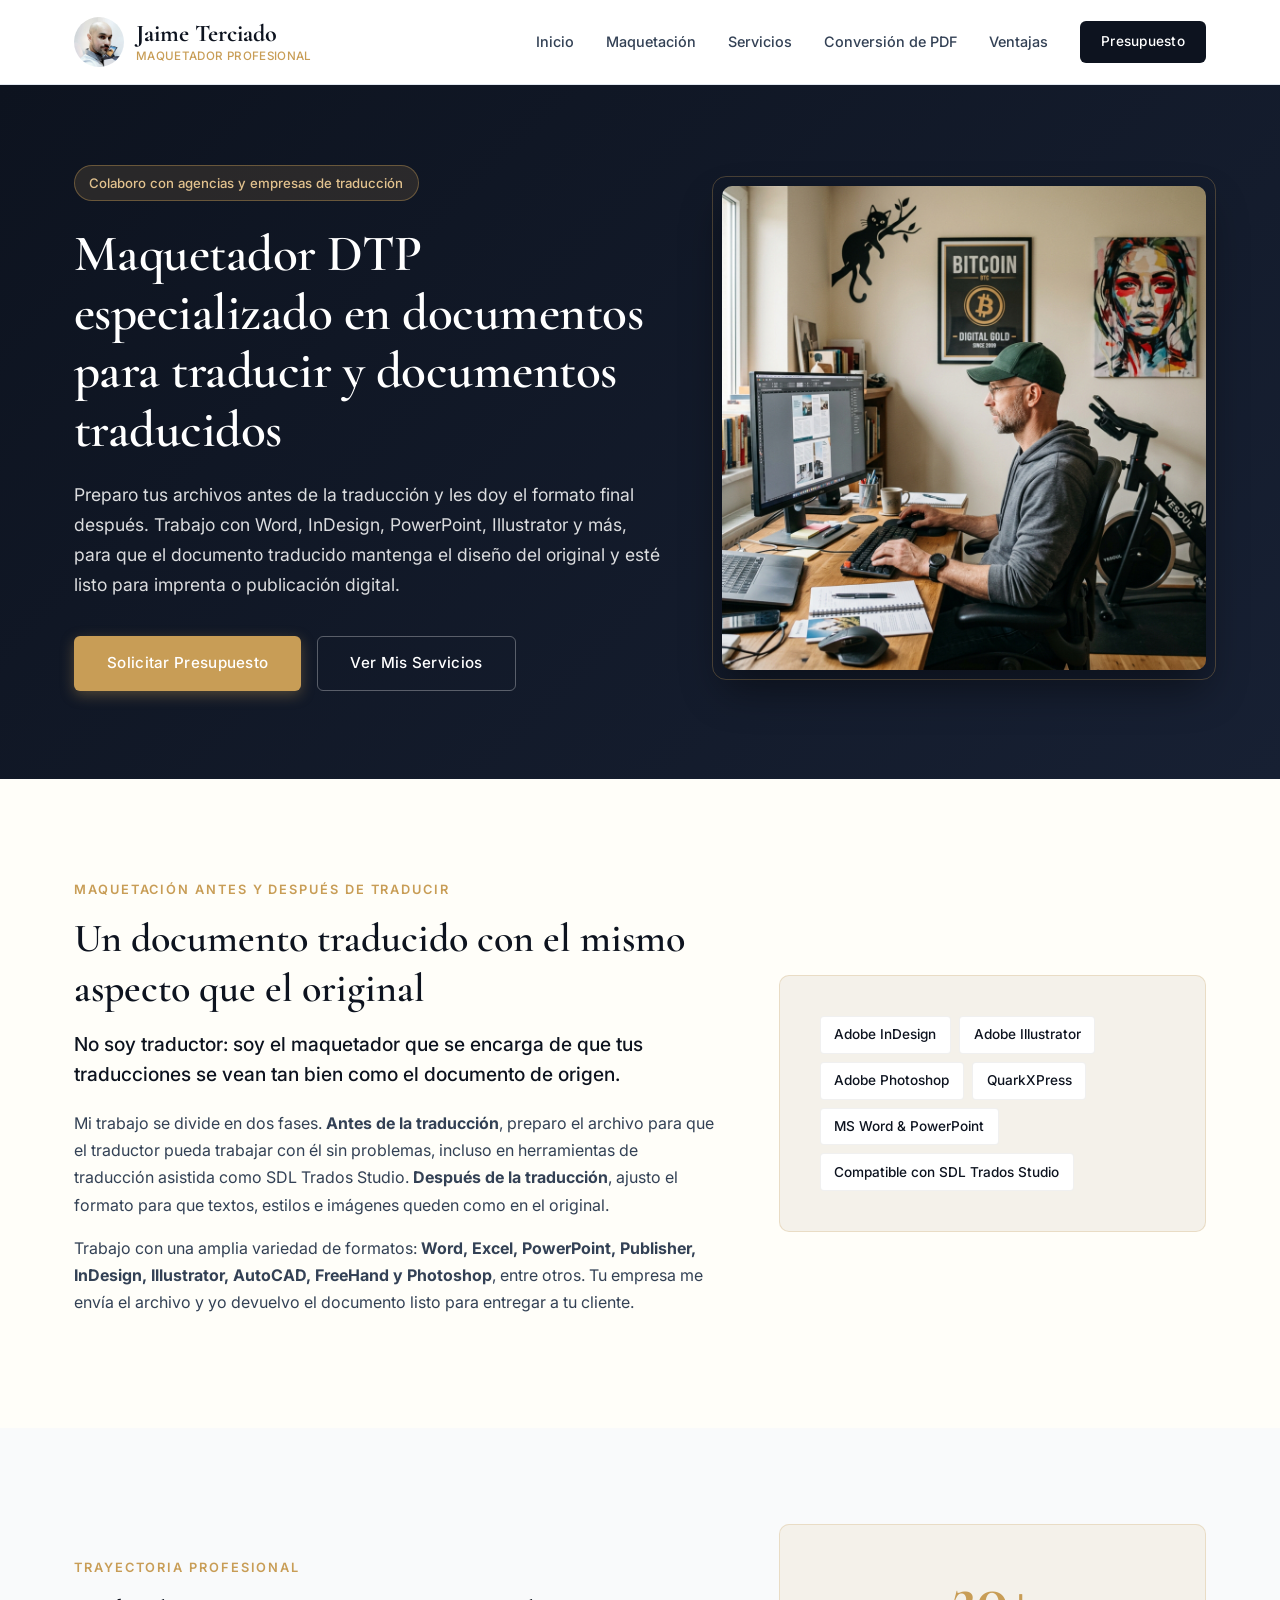
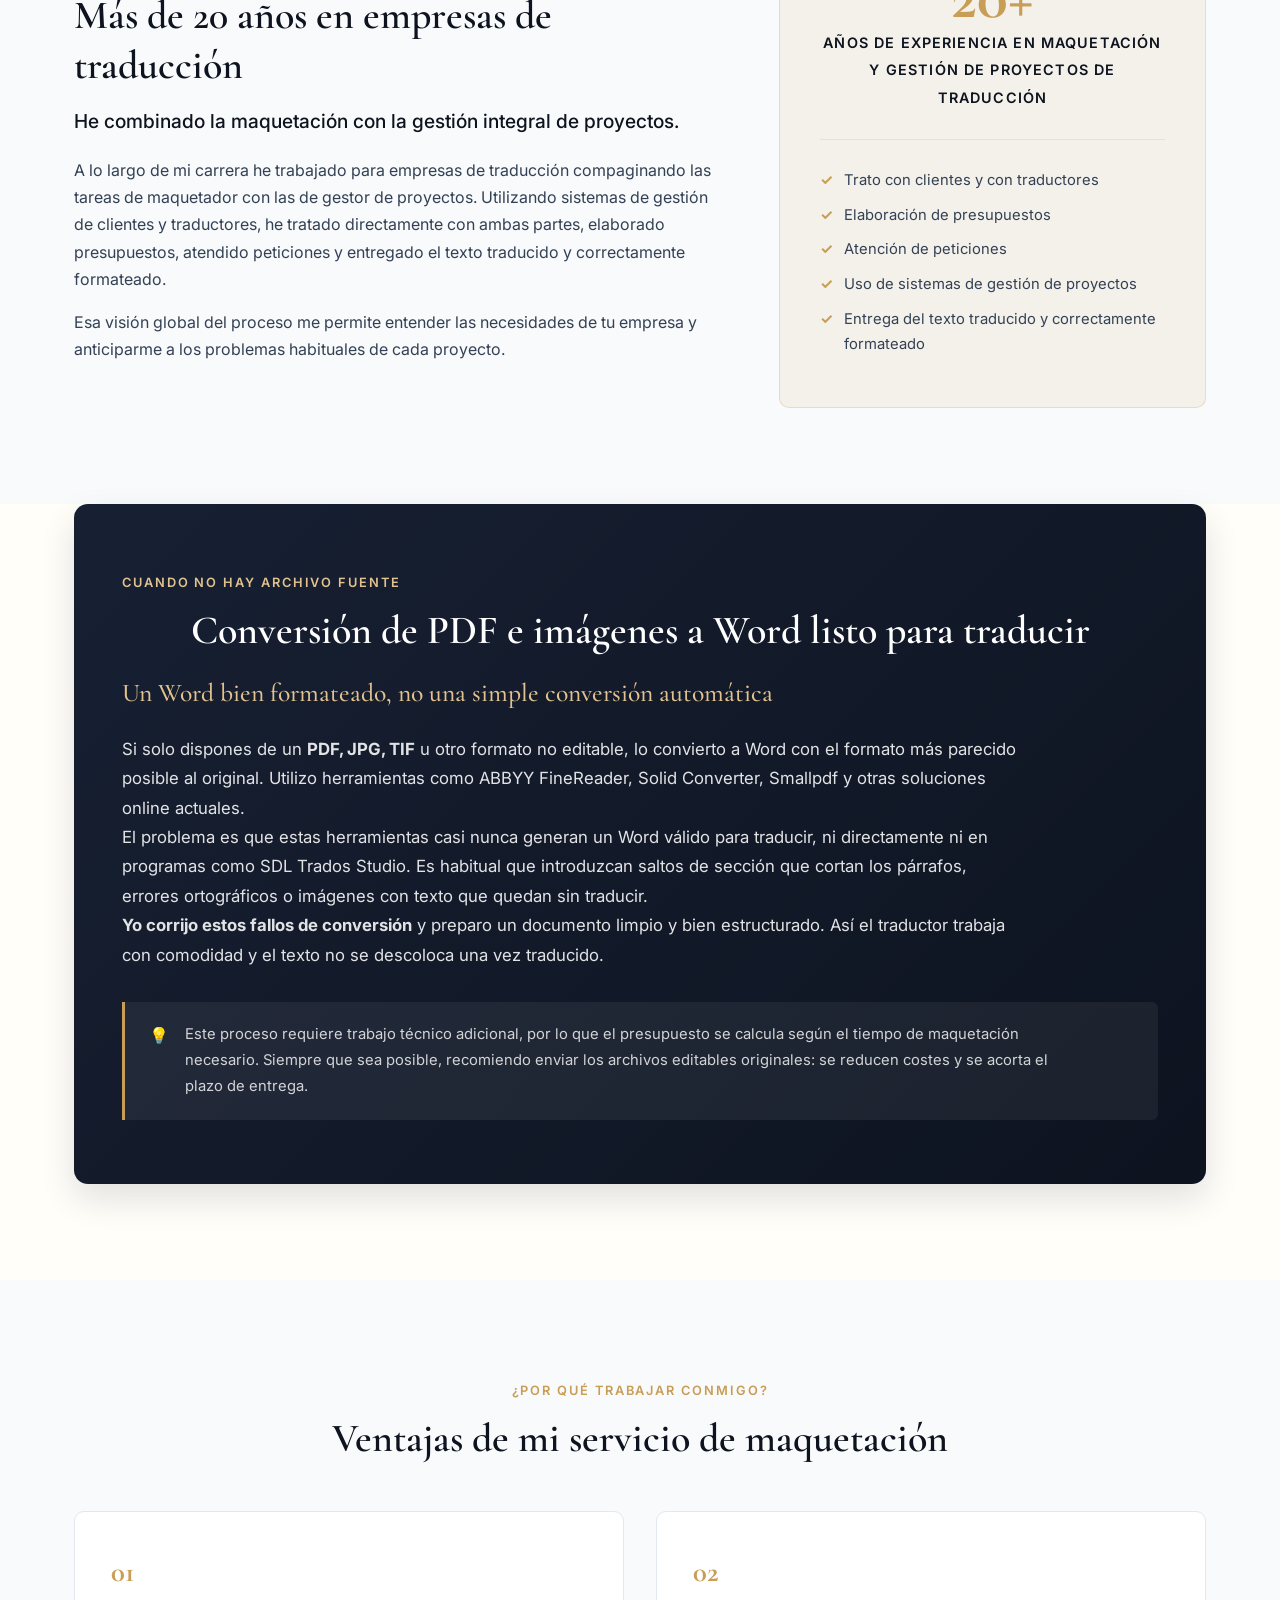
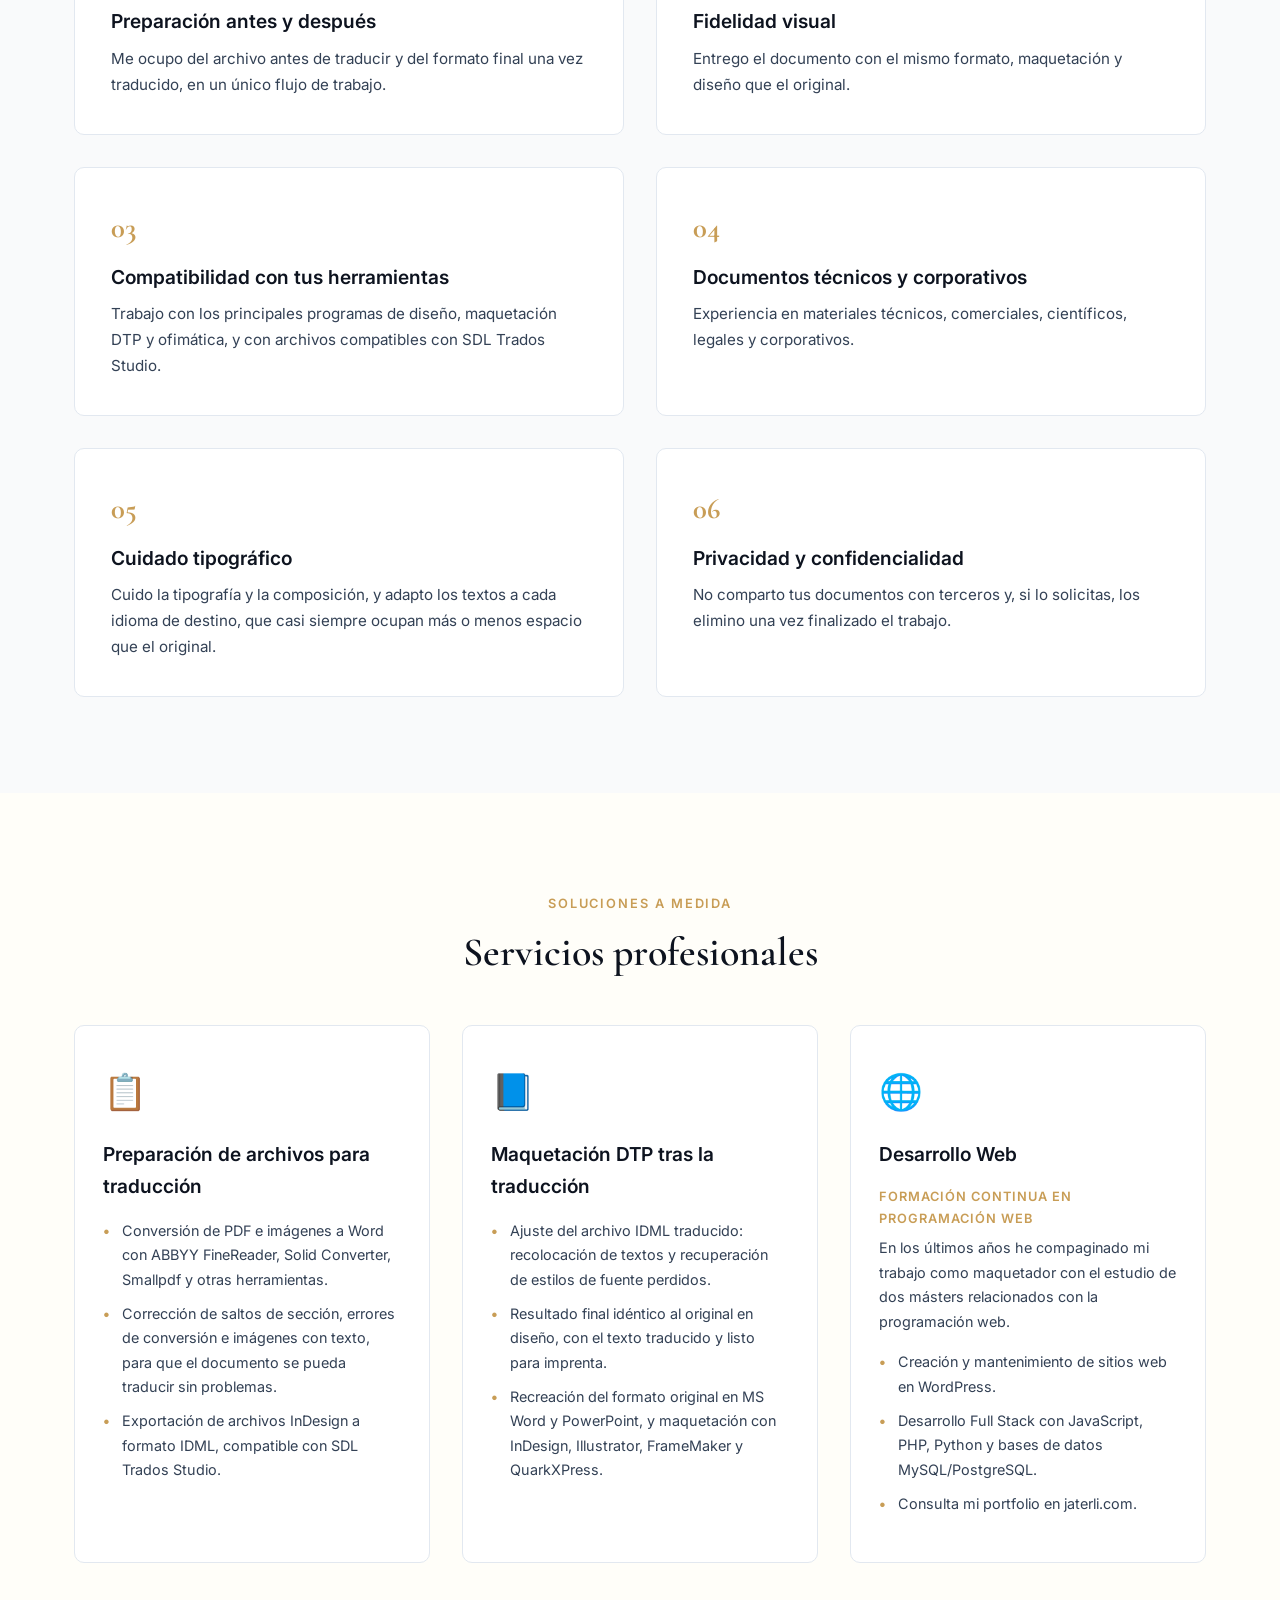
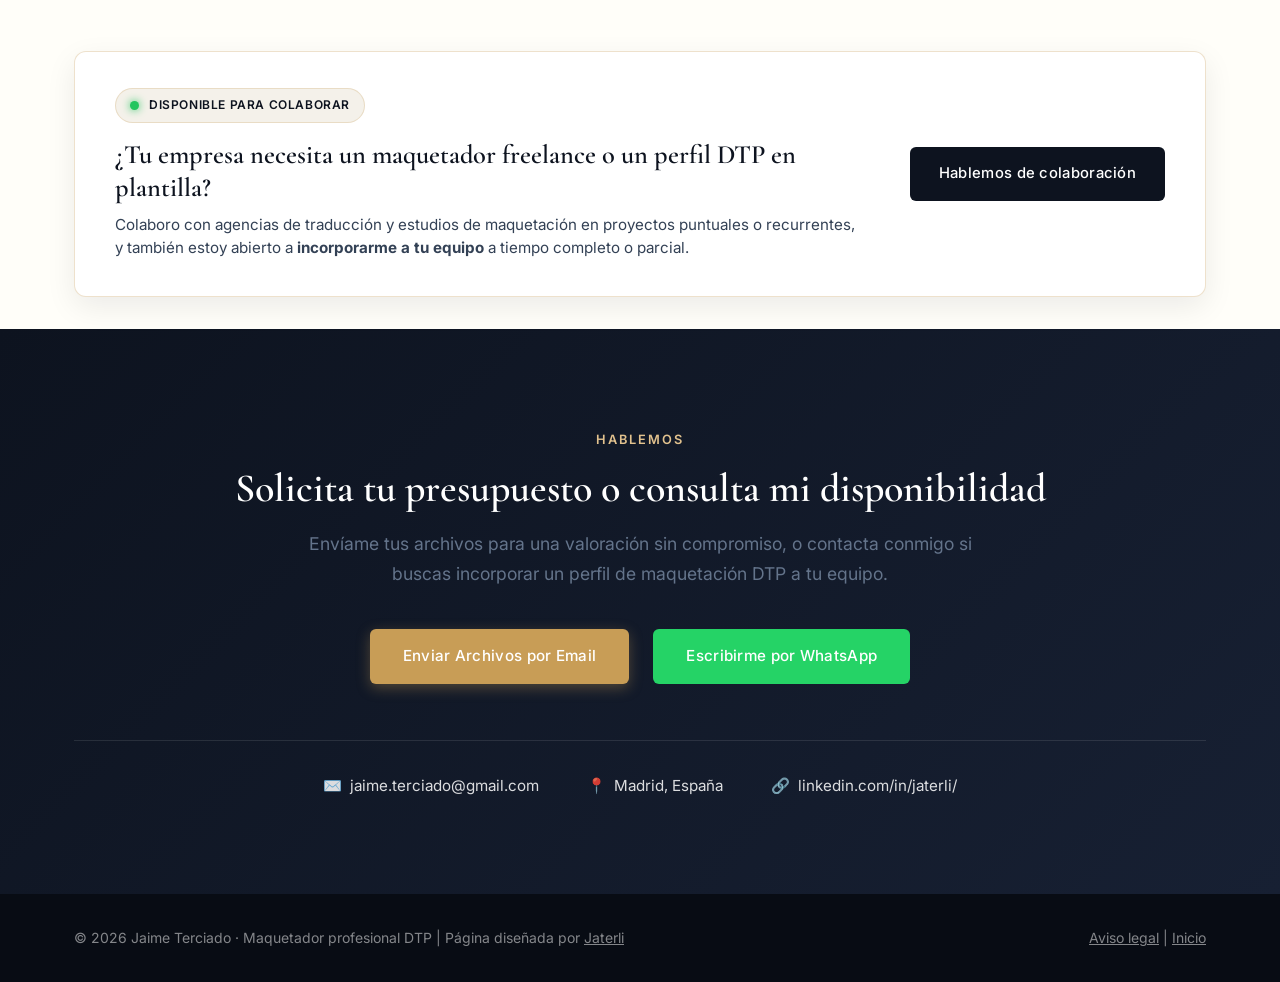
==== commit 2cfdafe6: "feat: add mobile hamburger menu and navigation toggle" ====
--- a/index.html
+++ b/index.html
@@ -29,8 +29,18 @@
                 </div>
             </a>
 
+            <!-- Botón hamburguesa (solo móvil) -->
+            <button class="header__toggle" 
+                    aria-label="Abrir menú" 
+                    aria-expanded="false" 
+                    aria-controls="nav-principal">
+                <span class="header__toggle-bar"></span>
+                <span class="header__toggle-bar"></span>
+                <span class="header__toggle-bar"></span>
+            </button>
+
             <!-- Navegación -->
-            <nav class="header__nav" aria-label="Navegación principal">
+            <nav class="header__nav" id="nav-principal" aria-label="Navegación principal">
                 <a href="#perfil">Inicio</a>
                 <a href="#maquetacion">Maquetación</a>
                 <a href="#servicios">Servicios</a>
@@ -40,6 +50,7 @@
             </nav>
 
         </div>
+
     </header>
 
     <!-- ========== HERO ========== -->
@@ -315,5 +326,6 @@
         </div>
     </footer>
 
+    <script src="nav.js" defer></script>
 </body>
 </html>
--- a/styles.css
+++ b/styles.css
@@ -42,7 +42,7 @@
   font-weight: 400;
   line-height: 1.7;
   color: #334155;
-  background-color: #ffffff;
+  background-color: #fffef9;
   -webkit-font-smoothing: antialiased;
 }
 
@@ -237,6 +237,48 @@
 .header__nav a:not(.btn):hover {
   color: #c89d56;
 }
+.header {
+  /* ---------- Botón hamburguesa ---------- */
+}
+.header__toggle {
+  display: none;
+  flex-direction: column;
+  justify-content: center;
+  align-items: center;
+  gap: 5px;
+  width: 42px;
+  height: 42px;
+  padding: 0;
+  background: transparent;
+  border: none;
+  cursor: pointer;
+  z-index: 1100;
+  -webkit-tap-highlight-color: transparent;
+}
+.header__toggle-bar {
+  display: block;
+  width: 24px;
+  height: 2px;
+  background-color: #0d131f;
+  border-radius: 2px;
+  transition: all 0.3s cubic-bezier(0.16, 1, 0.3, 1);
+  transform-origin: center;
+}
+.header__toggle {
+  /* Estado activo → cruz */
+}
+.header__toggle.is-active .header__toggle-bar:nth-child(1) {
+  transform: translateY(7px) rotate(45deg);
+  background-color: #c89d56;
+}
+.header__toggle.is-active .header__toggle-bar:nth-child(2) {
+  opacity: 0;
+  transform: scaleX(0);
+}
+.header__toggle.is-active .header__toggle-bar:nth-child(3) {
+  transform: translateY(-7px) rotate(-45deg);
+  background-color: #c89d56;
+}
 
 /* ---------- 4.2 Footer ---------- */
 .footer {
@@ -729,10 +771,73 @@
   }
   .header__inner {
     height: auto;
-    padding: 0.5rem 1.5rem;
+    padding: 0.65rem 1.25rem;
+  }
+  .header {
+    /* Mostrar hamburguesa */
+  }
+  .header__toggle {
+    display: flex;
+  }
+  .header {
+    /* Panel de navegación a pantalla completa */
   }
   .header__nav {
-    display: none;
+    position: fixed;
+    inset: 0;
+    flex-direction: column;
+    justify-content: center;
+    align-items: center;
+    gap: 1.75rem;
+    padding: 6rem 2rem 3rem;
+    background: #ffffff;
+    transform: translateY(-100%);
+    opacity: 0;
+    visibility: hidden;
+    z-index: 999;
+    transition: transform 0.45s cubic-bezier(0.16, 1, 0.3, 1), opacity 0.3s ease, visibility 0.3s ease;
+  }
+  .header__nav.is-open {
+    transform: translateY(0);
+    opacity: 1;
+    visibility: visible;
+    height: min-content;
+  }
+  .header__nav {
+    /* Enlaces más grandes y táctiles */
+  }
+  .header__nav a:not(.btn) {
+    font-size: 1.2rem;
+    font-weight: 500;
+    color: #0d131f;
+    padding: 0.5rem 1rem;
+    position: relative;
+  }
+  .header__nav a:not(.btn)::after {
+    content: "";
+    position: absolute;
+    bottom: 4px;
+    left: 50%;
+    width: 0;
+    height: 2px;
+    background: #c89d56;
+    transform: translateX(-50%);
+    transition: width 0.3s ease;
+  }
+  .header__nav a:not(.btn):hover::after, .header__nav a:not(.btn):focus-visible::after {
+    width: 40%;
+  }
+  .header__nav {
+    /* Botón CTA dentro del menú */
+  }
+  .header__nav .btn--header {
+    margin-top: 0.5rem;
+    padding: 0.9rem 2.25rem;
+    font-size: 1rem;
+    background-color: #c89d56;
+  }
+  .header__nav .btn--header:hover {
+    background-color: #b08642;
   }
   .hero__badge {
     display: none;
@@ -743,7 +848,8 @@
   .no-editables {
     padding: 0 0 4rem;
   }
-  .servicio-card, .ventaja-card {
+  .servicio-card,
+  .ventaja-card {
     padding: 1.75rem 1.5rem;
   }
   .servicio-card__title {
@@ -764,7 +870,10 @@
     font-size: 1.5rem;
     line-height: 2rem;
   }
-  .contacto, .ventajas, .servicios, .disponibilidad {
+  .contacto,
+  .ventajas,
+  .servicios,
+  .disponibilidad {
     padding: 2rem 0;
   }
   .contacto__datos {
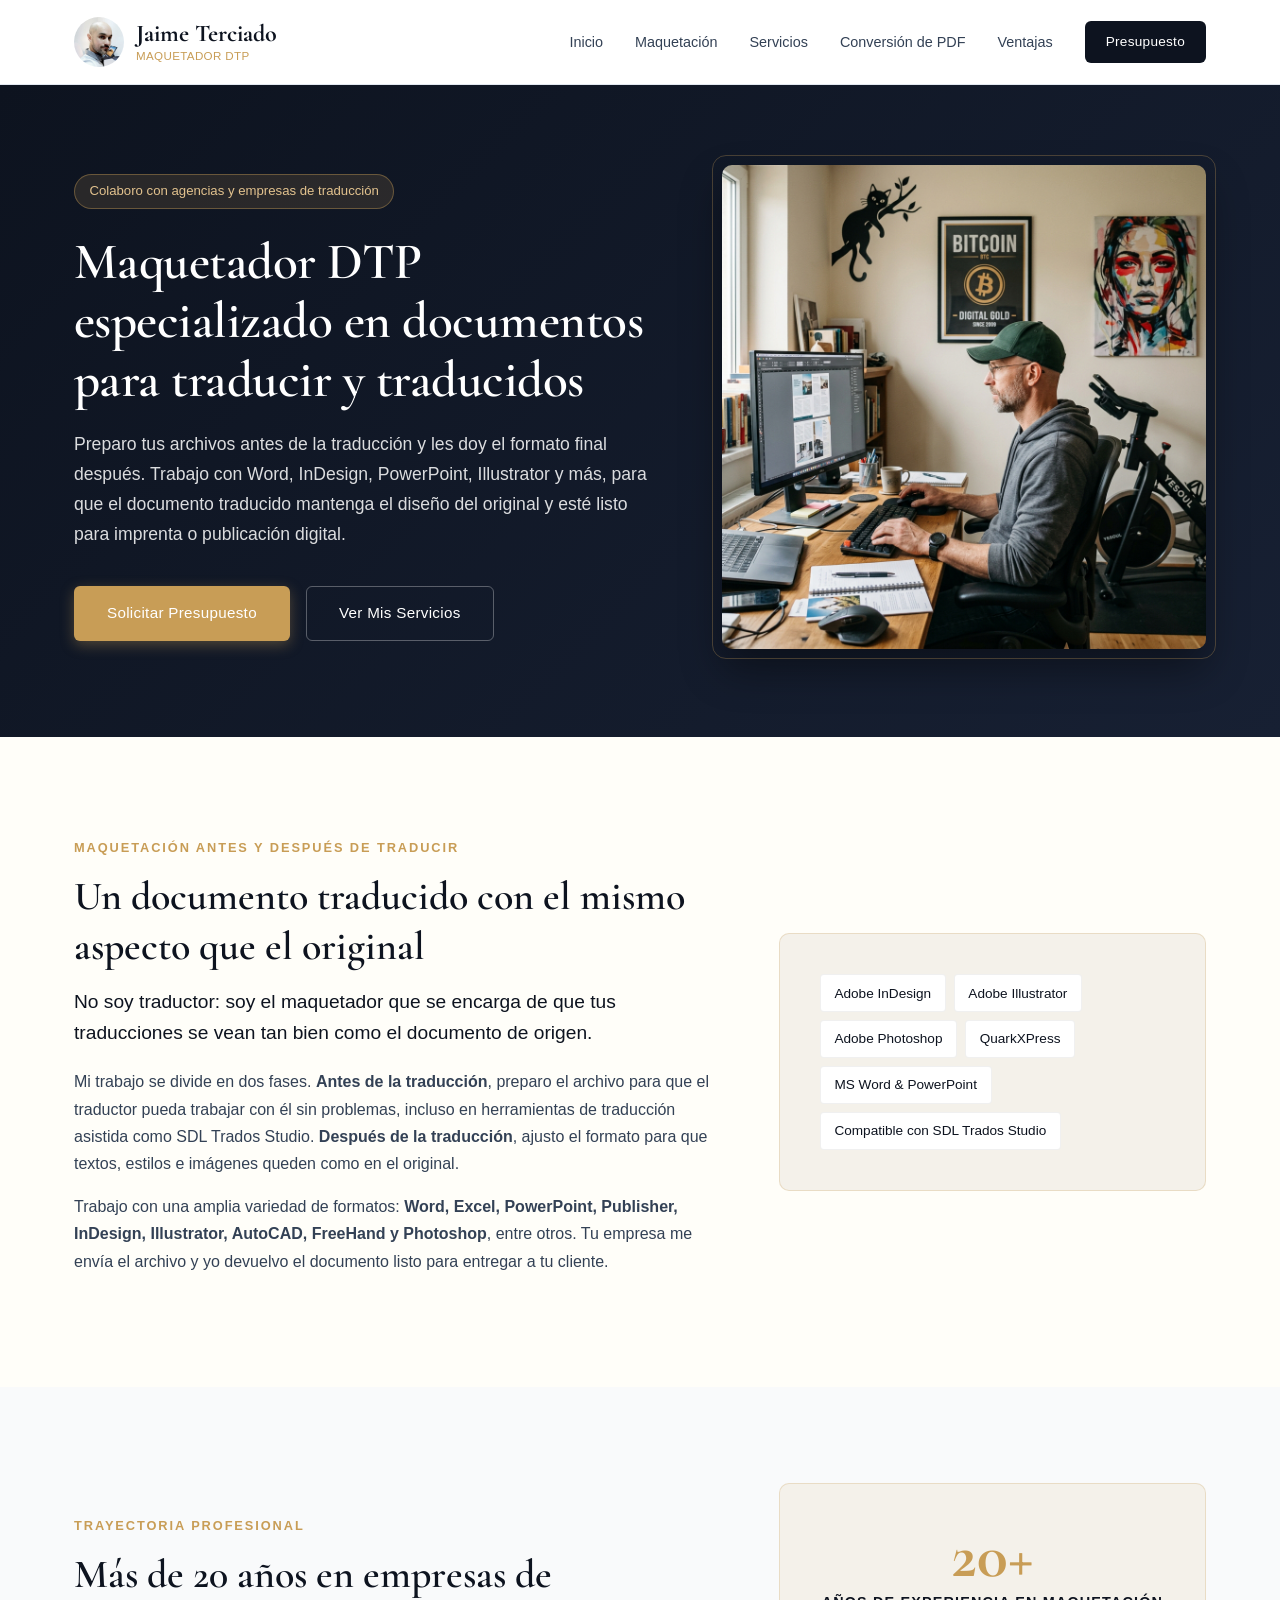
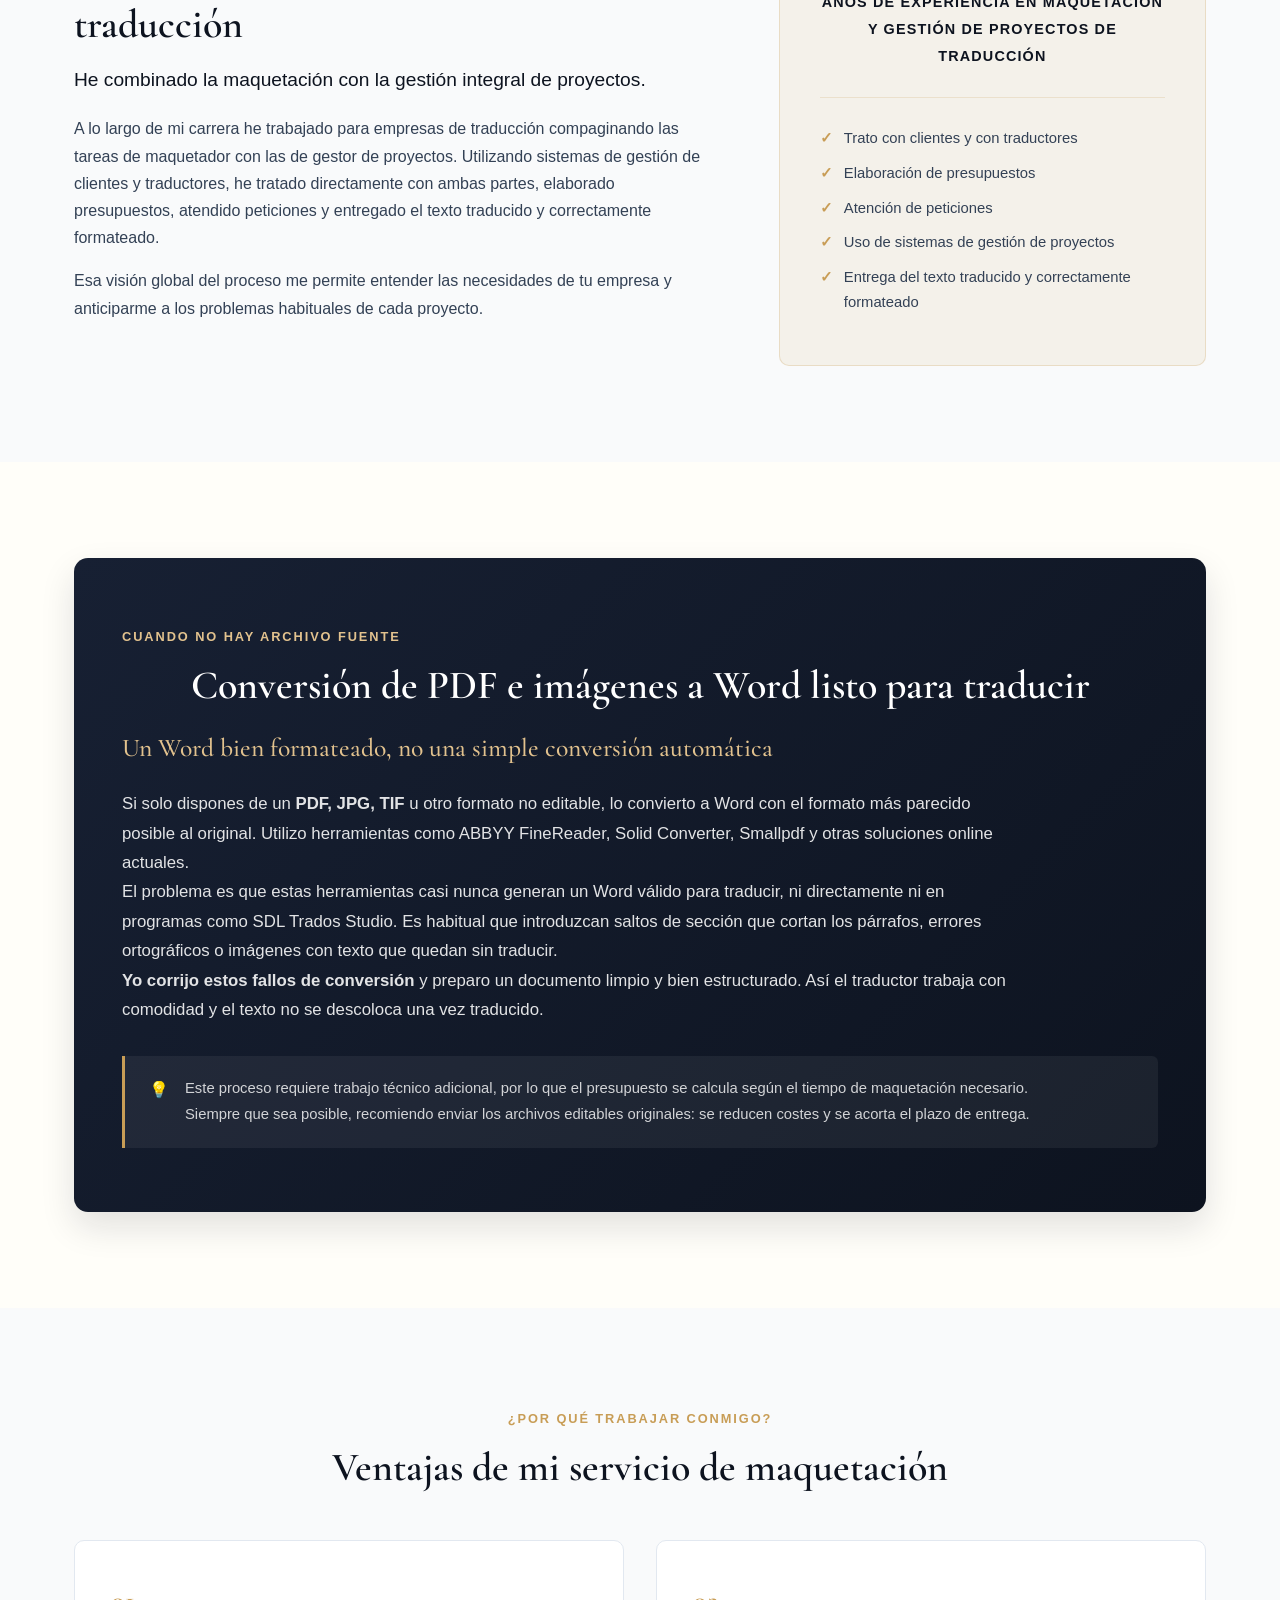
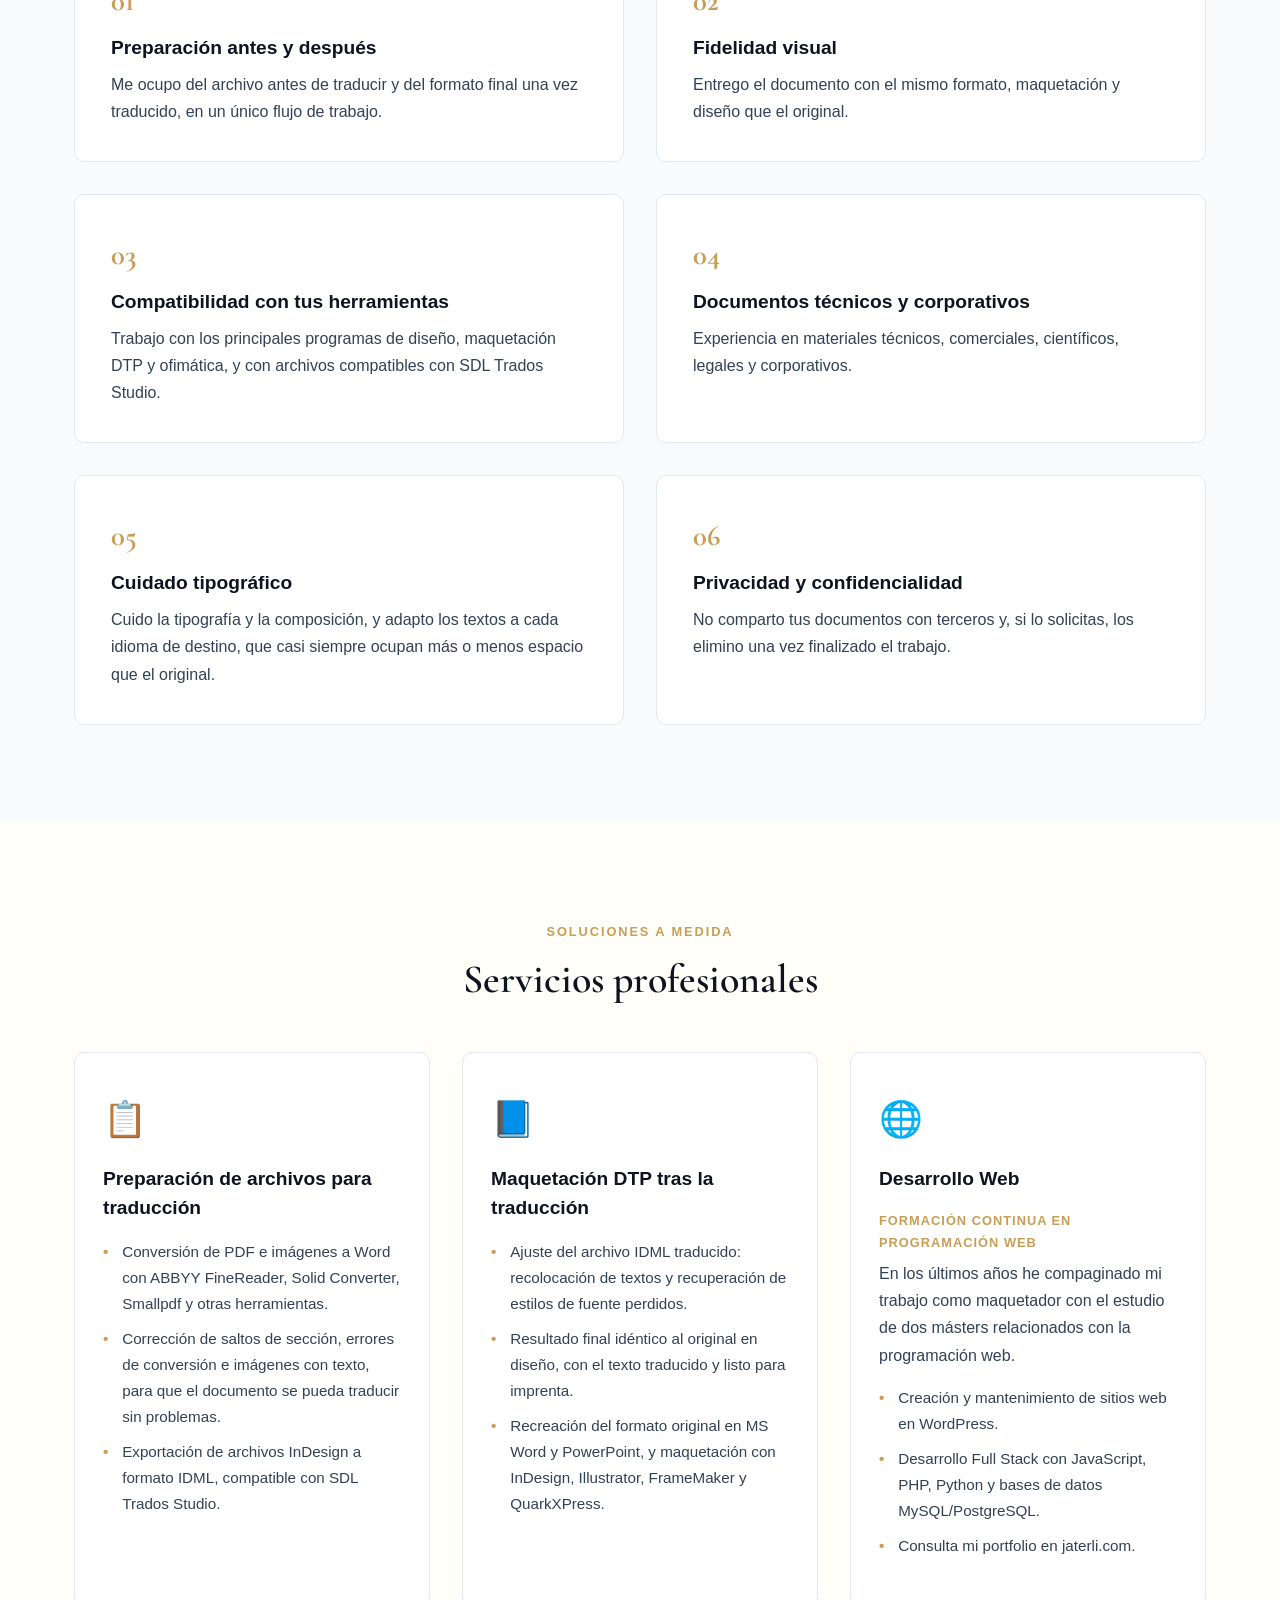
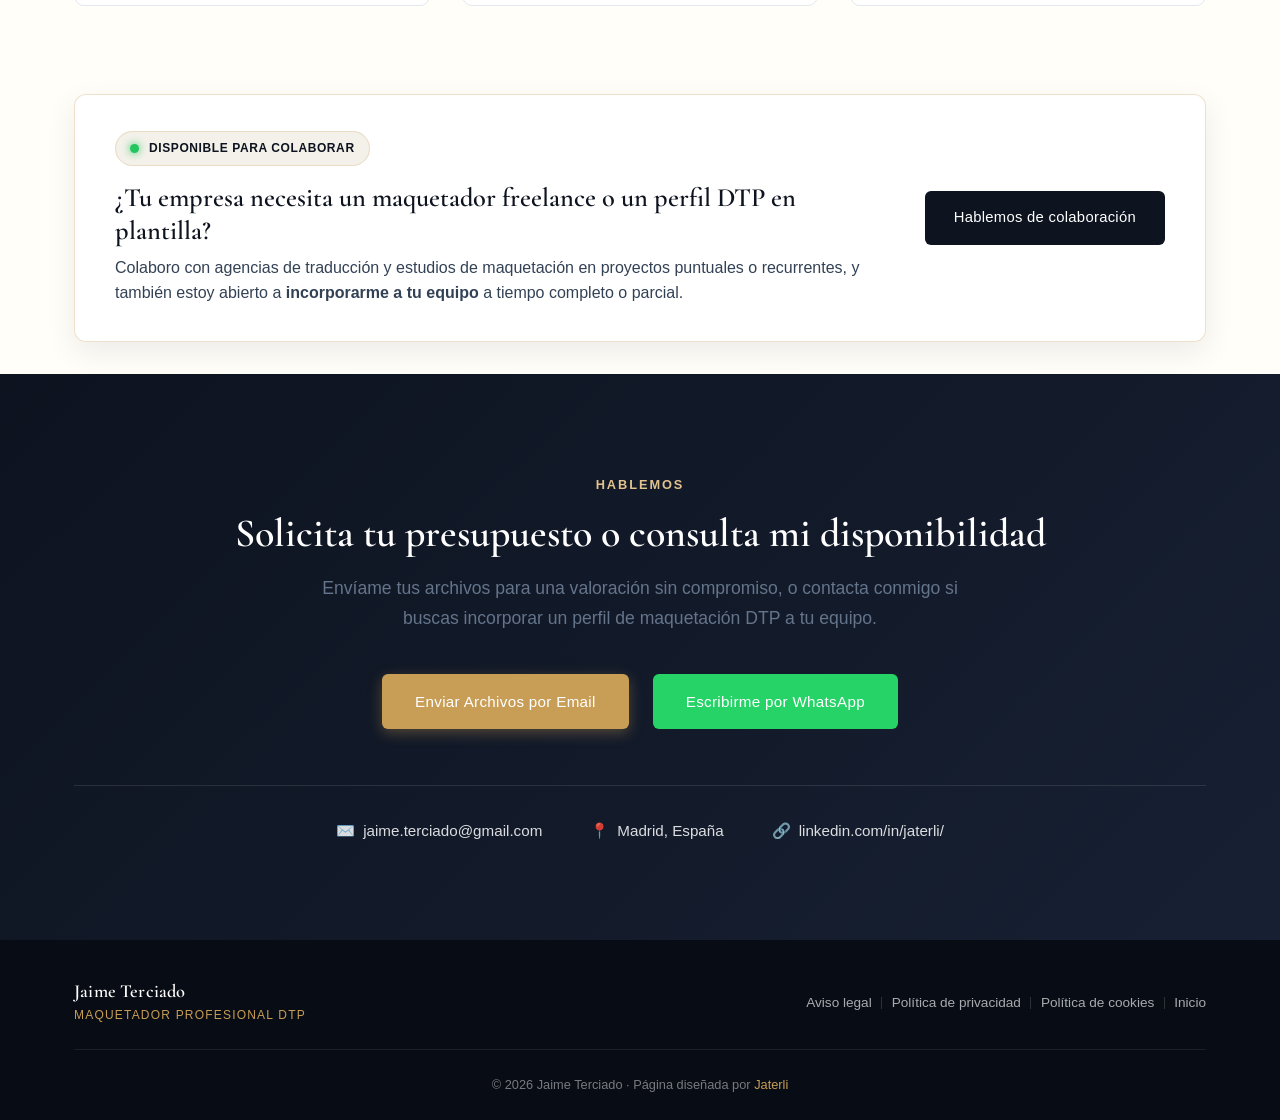
==== commit 5dbe1e26: "docs: update legal notice and remove inline styles - Update page title and heading to "Aviso Legal" " ====
--- a/index.html
+++ b/index.html
@@ -7,10 +7,6 @@
     <meta name="description" content="Preparo tus archivos antes de traducir y doy formato al documento traducido, listo para imprenta o publicación digital." />
     <!-- Estilos principales -->
     <link rel="stylesheet" href="styles.css" />
-    <!-- Fuentes de Google: Cormorant Garamond + Inter -->
-    <link rel="preconnect" href="https://fonts.googleapis.com" />
-    <link rel="preconnect" href="https://fonts.gstatic.com" crossorigin />
-    <link href="https://fonts.googleapis.com/css2?family=Cormorant+Garamond:ital,wght@0,500;0,600;0,700;1,400&family=Inter:wght@300;400;500;600;700&display=swap" rel="stylesheet" />
 </head>
 <body>
 
@@ -25,7 +21,7 @@
                 </span>
                 <div class="header__logo-text-group">
                     <span class="header__logo-text">Jaime Terciado</span>
-                    <span class="header__logo-subtitle">Maquetador profesional</span>
+                    <span class="header__logo-subtitle">Maquetador DTP</span>
                 </div>
             </a>
 
@@ -58,7 +54,7 @@
         <div class="container hero__inner">
             <div class="hero__content">
                 <span class="hero__badge">Colaboro con agencias y empresas de traducción</span>
-                <h1 class="hero__title">Maquetador DTP especializado en documentos para traducir y documentos traducidos</h1>
+                <h1 class="hero__title">Maquetador DTP especializado en documentos para traducir y traducidos</h1>
                 <p class="hero__subtitle">
                     Preparo tus archivos antes de la traducción y les doy el formato final después. Trabajo con Word, InDesign, PowerPoint, Illustrator y más, para que el documento traducido mantenga el diseño del original y esté listo para imprenta o publicación digital.
                 </p>
@@ -319,10 +315,27 @@
     <!-- ========== FOOTER ========== -->
     <footer class="footer">
         <div class="container footer__inner">
-            <p>&copy; 2026 Jaime Terciado · Maquetador profesional DTP | Página diseñada por <a href="https://jaterli.com" class="footer__link" target="_blank" rel="noopener">Jaterli</a></p>
-            <p>
-                <a href="aviso-legal.html">Aviso legal</a> |
-                <a href="index.html">Inicio</a></p>
+
+            <!-- Identidad -->
+            <div class="footer__brand">
+                <span class="footer__name">Jaime Terciado</span>
+                <span class="footer__tagline">Maquetador profesional DTP</span>
+            </div>
+
+            <!-- Enlaces legales -->
+            <nav class="footer__nav" aria-label="Enlaces legales">
+                <a href="aviso-legal.html">Aviso legal</a>
+                <a href="politica-privacidad.html">Política de privacidad</a>
+                <a href="politica-cookies.html">Política de cookies</a>
+                <a href="index.html">Inicio</a>
+            </nav>
+
+            <!-- Crédito y copyright -->
+            <p class="footer__credit">
+                &copy; 2026 Jaime Terciado · Página diseñada por
+                <a href="https://jaterli.com" class="footer__link" target="_blank" rel="noopener">Jaterli</a>
+            </p>
+
         </div>
     </footer>
 
--- a/styles.css
+++ b/styles.css
@@ -3,28 +3,103 @@
    styles.scss — Estética Editorial y Maquetación Profesional
    ============================================================
    ÍNDICE
-   01. Variables
-   02. Reset & Base
-   03. Utilidades (contenedor, tags, títulos, botones)
-   04. Componentes
-       4.1 Header
-       4.2 Footer
-       4.3 Cards (ventaja, servicio, experience-badge, software-pills)
-   05. Secciones
-       5.1 Hero
-       5.2 Disponibilidad
-       5.3 Layout Detail
-       5.4 No Editables & OCR
-       5.5 Ventajas
-       5.6 Servicios
-       5.7 Contacto
-   06. Responsive (global)
+   01. Fuentes auto-alojadas
+   02. Variables
+   03. Reset & Base
+   04. Utilidades
+       4.1 Contenedor
+       4.2 Etiquetas y titulares
+   05. Componentes
+       5.1 Botones
+       5.2 Header
+       5.3 Footer
+       5.4 Cards (ventaja, servicio)
+       5.5 Badges y Pills (experience-badge, software-pills)
+   06. Secciones
+       6.1 Hero
+       6.2 Disponibilidad
+       6.3 Layout Detail
+       6.4 Experiencia
+       6.5 No Editables & OCR
+       6.6 Ventajas
+       6.7 Servicios
+       6.8 Contacto
+       6.9 Aviso legal
+   07. Responsive
    ============================================================ */
 /* ============================================================
-   01. VARIABLES
+   01. FUENTES AUTO-ALOJADAS
+   ============================================================ */
+/* --- Cormorant Garamond --- */
+@font-face {
+  font-family: "Cormorant Garamond";
+  src: url("fonts/CormorantGaramond-Medium.ttf") format("truetype");
+  font-weight: 500;
+  font-style: normal;
+  font-display: swap;
+}
+@font-face {
+  font-family: "Cormorant Garamond";
+  src: url("fonts/CormorantGaramond-SemiBold.ttf") format("truetype");
+  font-weight: 600;
+  font-style: normal;
+  font-display: swap;
+}
+@font-face {
+  font-family: "Cormorant Garamond";
+  src: url("fonts/CormorantGaramond-Bold.ttf") format("truetype");
+  font-weight: 700;
+  font-style: normal;
+  font-display: swap;
+}
+@font-face {
+  font-family: "Cormorant Garamond";
+  src: url("fonts/CormorantGaramond-Italic.ttf") format("truetype");
+  font-weight: 400;
+  font-style: italic;
+  font-display: swap;
+}
+/* --- Inter --- */
+@font-face {
+  font-family: "Inter";
+  src: url("fonts/Inter-Light.ttf") format("truetype");
+  font-weight: 300;
+  font-style: normal;
+  font-display: swap;
+}
+@font-face {
+  font-family: "Inter";
+  src: url("fonts/Inter-Regular.ttf") format("truetype");
+  font-weight: 400;
+  font-style: normal;
+  font-display: swap;
+}
+@font-face {
+  font-family: "Inter";
+  src: url("fonts/Inter-Medium.ttf") format("truetype");
+  font-weight: 500;
+  font-style: normal;
+  font-display: swap;
+}
+@font-face {
+  font-family: "Inter";
+  src: url("fonts/Inter-SemiBold.ttf") format("truetype");
+  font-weight: 600;
+  font-style: normal;
+  font-display: swap;
+}
+@font-face {
+  font-family: "Inter";
+  src: url("fonts/Inter-Bold.ttf") format("truetype");
+  font-weight: 700;
+  font-style: normal;
+  font-display: swap;
+}
+/* ============================================================
+   02. VARIABLES
    ============================================================ */
 /* ============================================================
-   02. RESET & BASE
+   03. RESET & BASE
    ============================================================ */
 *, *::before, *::after {
   margin: 0;
@@ -58,15 +133,16 @@
 }
 
 /* ============================================================
-   03. UTILIDADES
+   04. UTILIDADES
    ============================================================ */
+/* ---------- 4.1 Contenedor ---------- */
 .container {
   max-width: 1180px;
   margin: 0 auto;
   padding: 0 1.5rem;
 }
 
-/* --- Etiquetas y titulares elegantes --- */
+/* ---------- 4.2 Etiquetas y titulares ---------- */
 .section__tag {
   display: inline-block;
   font-family: "Inter", -apple-system, BlinkMacSystemFont, sans-serif;
@@ -110,7 +186,10 @@
   margin-bottom: 3rem;
 }
 
-/* --- Botones refinados --- */
+/* ============================================================
+   05. COMPONENTES
+   ============================================================ */
+/* ---------- 5.1 Botones ---------- */
 .btn {
   display: inline-flex;
   align-items: center;
@@ -173,10 +252,7 @@
   color: #ffffff;
 }
 
-/* ============================================================
-   04. COMPONENTES
-   ============================================================ */
-/* ---------- 4.1 Header ---------- */
+/* ---------- 5.2 Header ---------- */
 .header {
   position: sticky;
   top: 0;
@@ -238,7 +314,7 @@
   color: #c89d56;
 }
 .header {
-  /* ---------- Botón hamburguesa ---------- */
+  /* Botón hamburguesa */
 }
 .header__toggle {
   display: none;
@@ -280,34 +356,171 @@
   background-color: #c89d56;
 }
 
-/* ---------- 4.2 Footer ---------- */
+/* ---------- 5.3 Footer ---------- */
 .footer {
   background-color: #080c14;
-  padding: 2rem 0;
+  padding: 2.5rem 0 1.5rem;
   color: rgba(255, 255, 255, 0.5);
   font-size: 0.875rem;
 }
 .footer__inner {
-  display: flex;
-  justify-content: space-between;
-  align-items: center;
+  display: grid;
+  grid-template-columns: 1fr auto;
+  gap: 1.5rem 3rem;
+  align-items: center;
+}
+.footer__brand {
+  display: flex;
+  flex-direction: column;
+  gap: 0.2rem;
+}
+.footer__name {
+  font-family: "Cormorant Garamond", Georgia, serif;
+  font-size: 1.15rem;
+  font-weight: 600;
+  color: #ffffff;
+  letter-spacing: 0.01em;
+  line-height: 1.2;
+}
+.footer__tagline {
+  font-size: 0.75rem;
+  font-weight: 500;
+  color: #c89d56;
+  text-transform: uppercase;
+  letter-spacing: 0.1em;
+}
+.footer__nav {
+  display: flex;
+  flex-wrap: wrap;
+  gap: 0.5rem 1.25rem;
+  justify-content: flex-end;
+  align-items: center;
+}
+.footer__nav a {
+  position: relative;
+  font-size: 0.85rem;
+  color: rgba(255, 255, 255, 0.65);
+  text-decoration: none;
+  transition: color 0.2s ease;
+}
+.footer__nav a:hover {
+  color: #c89d56;
+}
+.footer__nav a {
+  /* Separador vertical fino entre enlaces */
+}
+.footer__nav a:not(:last-child)::after {
+  content: "";
+  position: absolute;
+  right: -0.65rem;
+  top: 50%;
+  transform: translateY(-50%);
+  width: 1px;
+  height: 12px;
+  background: rgba(255, 255, 255, 0.15);
+}
+.footer__credit {
+  grid-column: 1/-1;
+  padding-top: 1.5rem;
+  border-top: 1px solid rgba(255, 255, 255, 0.08);
+  text-align: center;
+  font-size: 0.8rem;
+  color: rgba(255, 255, 255, 0.45);
+  margin: 0;
 }
 .footer__link {
   color: #c89d56;
+  text-decoration: none;
 }
 .footer__link:hover {
   color: #b08642;
-}
-.footer a {
-  color: inherit;
   text-decoration: underline;
-  transition: color 0.2s ease;
-}
-.footer a:hover {
-  color: #ffffff;
-}
-
-/* ---------- 4.3 Cards y componentes reutilizables ---------- */
+}
+
+/* ---------- 5.4 Cards ---------- */
+/* Ventaja card */
+.ventaja-card {
+  background: #ffffff;
+  padding: 2.25rem;
+  border-radius: 10px;
+  border: 1px solid #e2e8f0;
+  transition: all 0.3s ease;
+}
+.ventaja-card:hover {
+  transform: translateY(-4px);
+  box-shadow: 0 12px 25px rgba(0, 0, 0, 0.05);
+  border-color: #c89d56;
+}
+.ventaja-card--wide {
+  grid-column: span 2;
+}
+.ventaja-card__num {
+  font-family: "Cormorant Garamond", Georgia, serif;
+  font-size: 1.8rem;
+  font-weight: 700;
+  color: #c89d56;
+  margin-bottom: 0.5rem;
+}
+.ventaja-card__title {
+  font-size: 1.2rem;
+  line-height: 1.8rem;
+  font-weight: 600;
+  color: #0d131f;
+  margin-bottom: 0.5rem;
+}
+.ventaja-card__text {
+  color: #334155;
+}
+
+/* Servicio card */
+.servicio-card {
+  background: #ffffff;
+  padding: 2.25rem 1.75rem;
+  border-radius: 10px;
+  border: 1px solid #e2e8f0;
+}
+.servicio-card__icon {
+  font-size: 2.2rem;
+  margin-bottom: 1rem;
+}
+.servicio-card__title {
+  font-size: 1.2rem;
+  line-height: 1.8rem;
+  font-weight: 600;
+  color: #0d131f;
+  margin-bottom: 1rem;
+}
+.servicio-card__subtitle {
+  font-size: 0.8rem;
+  font-weight: 600;
+  text-transform: uppercase;
+  letter-spacing: 0.08em;
+  color: #c89d56;
+  margin-bottom: 0.4rem;
+}
+.servicio-card__text {
+  color: #334155;
+  margin-bottom: 1rem;
+}
+.servicio-card__lista {
+  list-style: none;
+}
+.servicio-card__lista li {
+  font-size: 0.95rem;
+  color: #334155;
+  margin-bottom: 0.6rem;
+  padding-left: 1.2rem;
+  position: relative;
+}
+.servicio-card__lista li::before {
+  content: "•";
+  position: absolute;
+  left: 0;
+  color: #c89d56;
+  font-weight: bold;
+}
+
+/* ---------- 5.5 Badges y Pills ---------- */
 /* Experience badge */
 .experience-badge {
   text-align: center;
@@ -348,92 +561,10 @@
   border: 1px solid rgba(0, 0, 0, 0.06);
 }
 
-/* Ventaja card */
-.ventaja-card {
-  background: #ffffff;
-  padding: 2.25rem;
-  border-radius: 10px;
-  border: 1px solid #e2e8f0;
-  transition: all 0.3s ease;
-}
-.ventaja-card:hover {
-  transform: translateY(-4px);
-  box-shadow: 0 12px 25px rgba(0, 0, 0, 0.05);
-  border-color: #c89d56;
-}
-.ventaja-card--wide {
-  grid-column: span 2;
-}
-.ventaja-card__num {
-  font-family: "Cormorant Garamond", Georgia, serif;
-  font-size: 1.8rem;
-  font-weight: 700;
-  color: #c89d56;
-  margin-bottom: 0.5rem;
-}
-.ventaja-card__title {
-  font-size: 1.2rem;
-  font-weight: 600;
-  color: #0d131f;
-  margin-bottom: 0.5rem;
-}
-.ventaja-card__text {
-  font-size: 0.95rem;
-  color: #334155;
-}
-
-/* Servicio card */
-.servicio-card {
-  background: #ffffff;
-  padding: 2.25rem 1.75rem;
-  border-radius: 10px;
-  border: 1px solid #e2e8f0;
-}
-.servicio-card__icon {
-  font-size: 2.2rem;
-  margin-bottom: 1rem;
-}
-.servicio-card__title {
-  font-size: 1.2rem;
-  font-weight: 600;
-  color: #0d131f;
-  margin-bottom: 1rem;
-}
-.servicio-card__subtitle {
-  font-size: 0.8rem;
-  font-weight: 600;
-  text-transform: uppercase;
-  letter-spacing: 0.08em;
-  color: #c89d56;
-  margin-bottom: 0.4rem;
-}
-.servicio-card__text {
-  font-size: 0.9rem;
-  color: #334155;
-  margin-bottom: 1rem;
-}
-.servicio-card__lista {
-  list-style: none;
-}
-.servicio-card__lista li {
-  font-size: 0.9rem;
-  color: #334155;
-  margin-bottom: 0.6rem;
-  padding-left: 1.2rem;
-  position: relative;
-}
-.servicio-card__lista li::before {
-  content: "•";
-  position: absolute;
-  left: 0;
-  color: #c89d56;
-  font-weight: bold;
-}
-
 /* ============================================================
-   05. SECCIONES
+   06. SECCIONES
    ============================================================ */
-/* ---------- 5.1 Hero ---------- */
+/* ---------- 6.1 Hero ---------- */
 .hero {
   padding: 5rem 0 5.5rem;
   background: linear-gradient(135deg, #0d131f 0%, #172033 100%);
@@ -504,7 +635,7 @@
   object-fit: cover;
 }
 
-/* ---------- 5.2 Disponibilidad ---------- */
+/* ---------- 6.2 Disponibilidad ---------- */
 .disponibilidad {
   padding: 2rem 0;
   margin-top: -2.5rem;
@@ -561,7 +692,6 @@
   line-height: 1.25;
 }
 .disponibilidad__text {
-  font-size: 0.95rem;
   color: #334155;
   line-height: 1.55;
   margin: 0;
@@ -572,7 +702,7 @@
   justify-content: flex-end;
 }
 
-/* ---------- 5.3 Layout Detail ---------- */
+/* ---------- 6.3 Layout Detail ---------- */
 .layout-detail {
   padding: 6rem 0;
 }
@@ -601,7 +731,7 @@
   border: 1px solid rgba(200, 157, 86, 0.25);
 }
 
-/* ---------- 5.3b Experiencia ---------- */
+/* ---------- 6.4 Experiencia ---------- */
 .experiencia {
   background-color: #f9fafb;
 }
@@ -623,9 +753,9 @@
   font-weight: 700;
 }
 
-/* ---------- 5.4 No Editables & OCR ---------- */
+/* ---------- 6.5 No Editables & OCR ---------- */
 .no-editables {
-  padding: 0 0 6rem;
+  padding: 6rem 0;
 }
 .no-editables__banner {
   background: linear-gradient(135deg, #172033 0%, #0d131f 100%);
@@ -663,7 +793,7 @@
   margin: 0;
 }
 
-/* ---------- 5.5 Ventajas ---------- */
+/* ---------- 6.6 Ventajas ---------- */
 .ventajas {
   background-color: #f9fafb;
   padding: 6rem 0;
@@ -674,7 +804,7 @@
   gap: 2rem;
 }
 
-/* ---------- 5.6 Servicios ---------- */
+/* ---------- 6.7 Servicios ---------- */
 .servicios {
   padding: 6rem 0;
 }
@@ -684,7 +814,7 @@
   gap: 2rem;
 }
 
-/* ---------- 5.7 Contacto ---------- */
+/* ---------- 6.8 Contacto ---------- */
 .contacto {
   background: linear-gradient(135deg, #0d131f 0%, #172033 100%);
   color: #ffffff;
@@ -717,8 +847,46 @@
   color: #c89d56;
 }
 
+/* ---------- 6.9 Aviso legal ---------- */
+.legal-page {
+  padding: 4rem 0;
+  color: #334155;
+  line-height: 1.7;
+}
+.legal-page h1 {
+  font-family: "Cormorant Garamond", Georgia, serif;
+  font-size: 2.5rem;
+  color: #0d131f;
+  margin-bottom: 0.5rem;
+}
+.legal-page h2 {
+  font-family: "Cormorant Garamond", Georgia, serif;
+  font-size: 1.75rem;
+  color: #0d131f;
+  line-height: 2rem;
+  margin-top: 2rem;
+  margin-bottom: 0.75rem;
+  border-bottom: 1px solid rgba(200, 157, 86, 0.3);
+  padding-bottom: 0.25rem;
+}
+.legal-page p, .legal-page ul {
+  margin-bottom: 1rem;
+  font-size: 0.95rem;
+}
+.legal-page ul {
+  padding-left: 1.25rem;
+}
+.legal-page li {
+  margin-bottom: 0.4rem;
+}
+.legal-page .legal-date {
+  font-size: 0.85rem;
+  color: #64748b;
+  margin-bottom: 2rem;
+}
+
 /* ============================================================
-   06. RESPONSIVE
+   07. RESPONSIVE
    ============================================================ */
 /* --- ≤ 992px --- */
 @media (max-width: 992px) {
@@ -842,20 +1010,13 @@
   .hero__badge {
     display: none;
   }
-  .layout-detail {
-    padding: 4rem 0;
-  }
-  .no-editables {
-    padding: 0 0 4rem;
+  .legal-page {
+    padding: 2rem 0;
   }
   .servicio-card,
   .ventaja-card {
     padding: 1.75rem 1.5rem;
   }
-  .servicio-card__title {
-    font-size: 1.1rem;
-    line-height: 1.5rem;
-  }
   .section__title {
     font-size: 2.2rem;
     line-height: 2.4rem;
@@ -871,6 +1032,8 @@
     line-height: 2rem;
   }
   .contacto,
+  .layout-detail,
+  .no-editables,
   .ventajas,
   .servicios,
   .disponibilidad {
@@ -880,8 +1043,21 @@
     flex-direction: column;
     gap: 1rem;
   }
+  .experiencia__lista li {
+    font-size: 1rem;
+  }
   .footer__inner {
-    flex-direction: column;
-    gap: 1rem;
+    grid-template-columns: 1fr;
+    gap: 1.25rem;
+  }
+  .footer__nav {
+    justify-content: flex-start;
+    gap: 0.5rem 1rem;
+  }
+  .footer__nav a:not(:last-child)::after {
+    display: none; /* quitamos separadores en móvil para que respire */
+  }
+  .footer__credit {
+    text-align: left;
   }
 }/*# sourceMappingURL=styles.css.map */
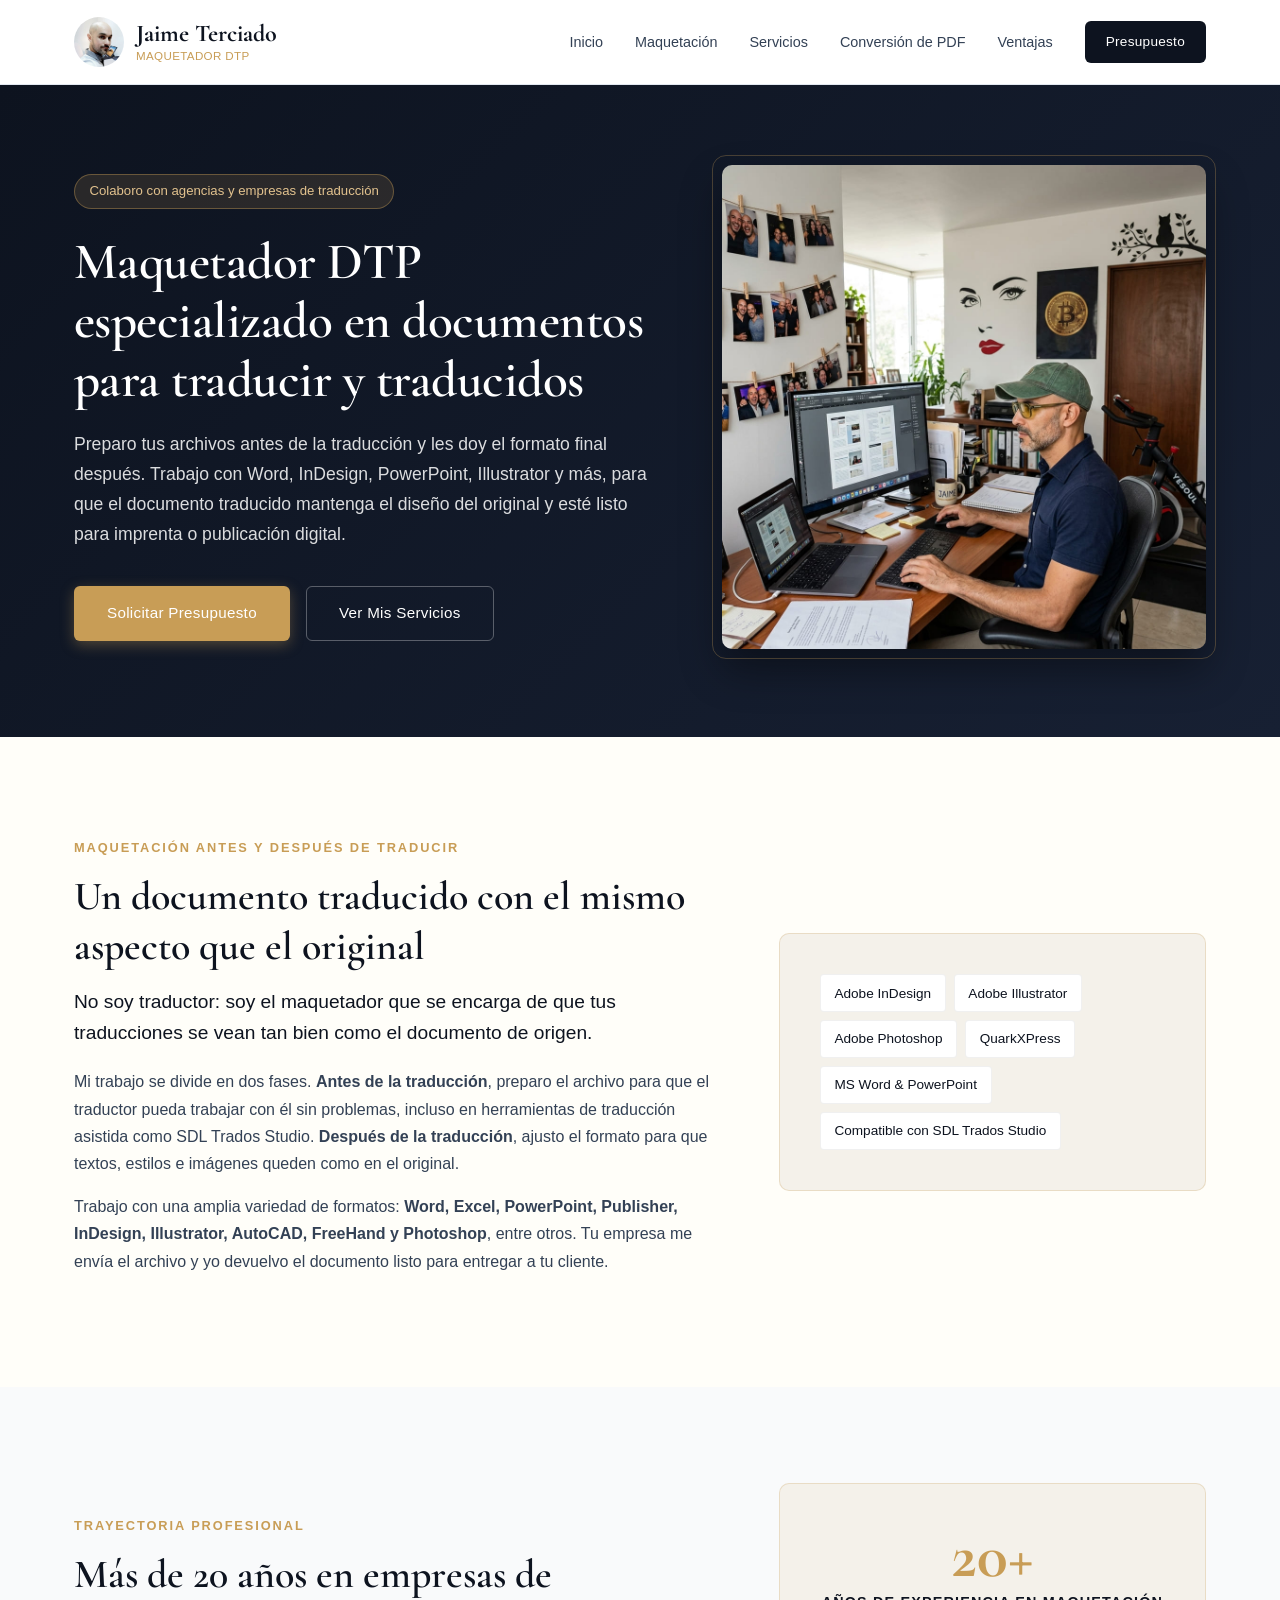
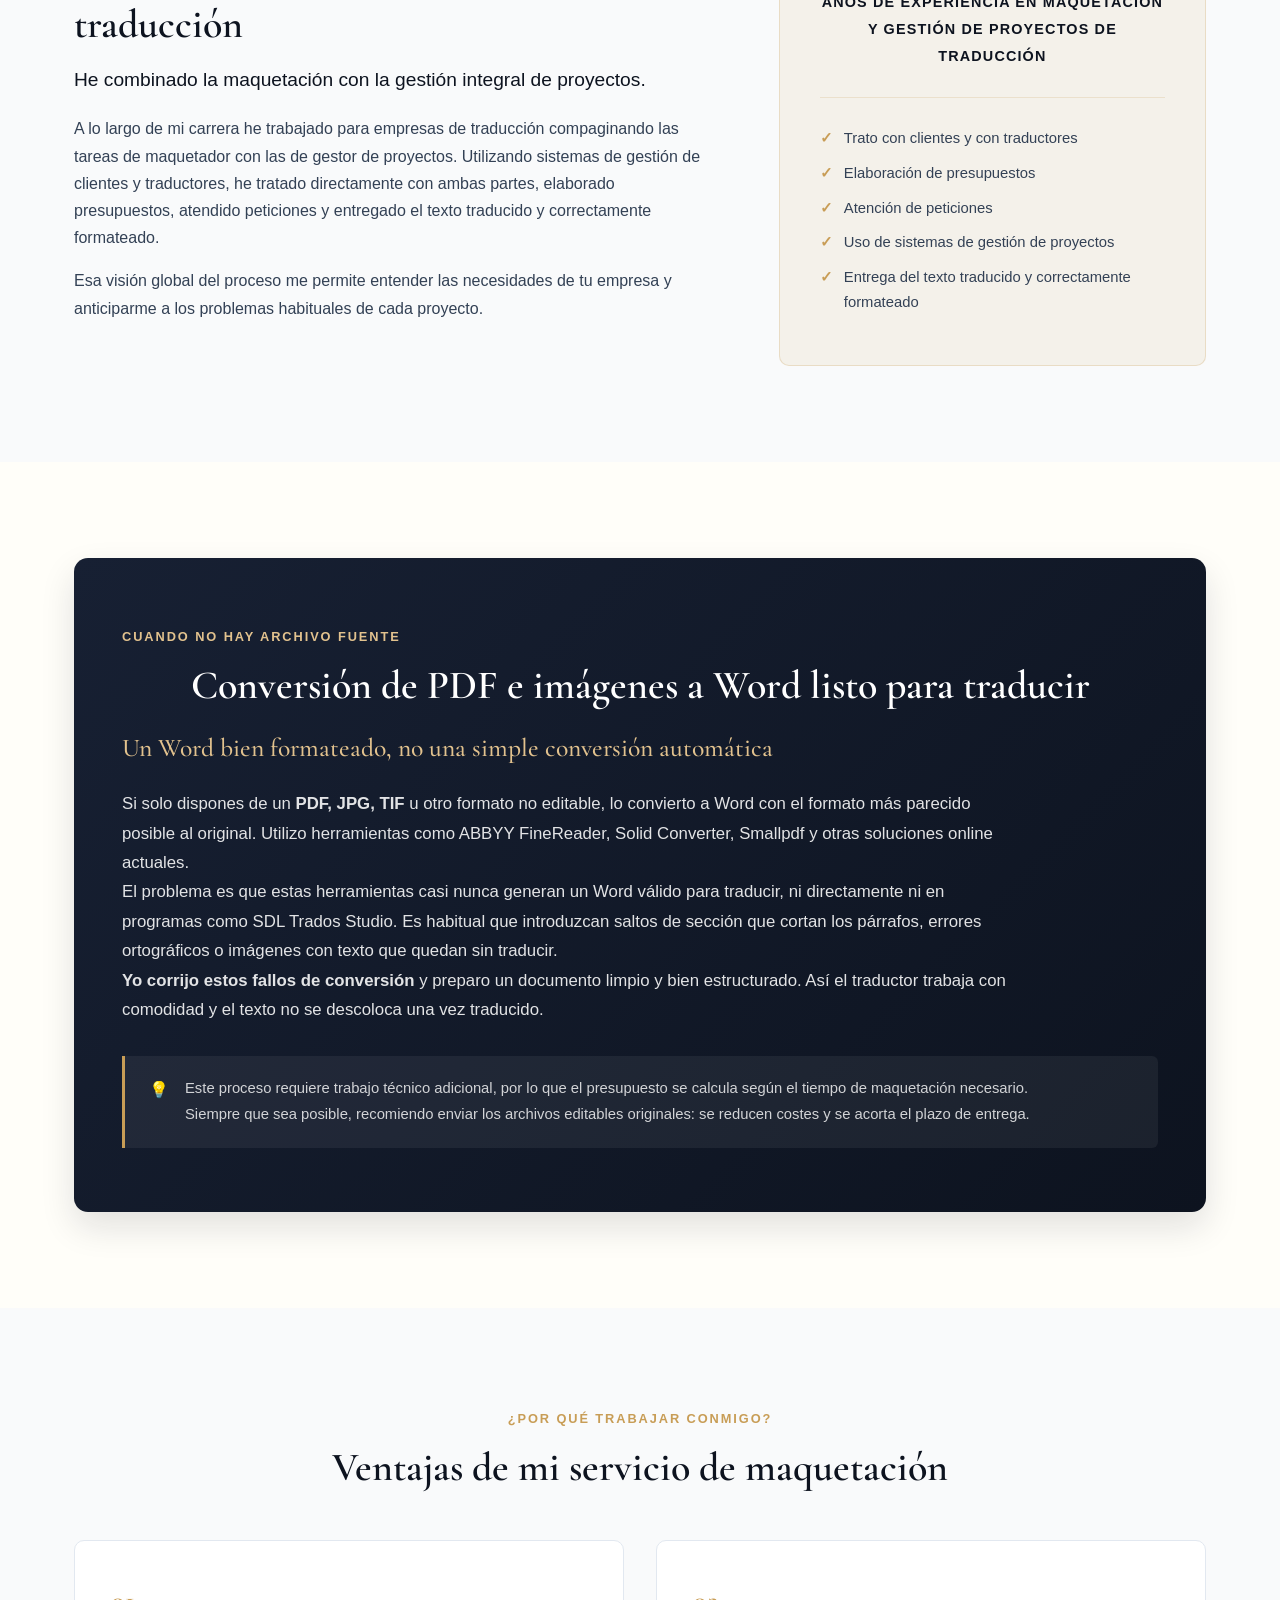
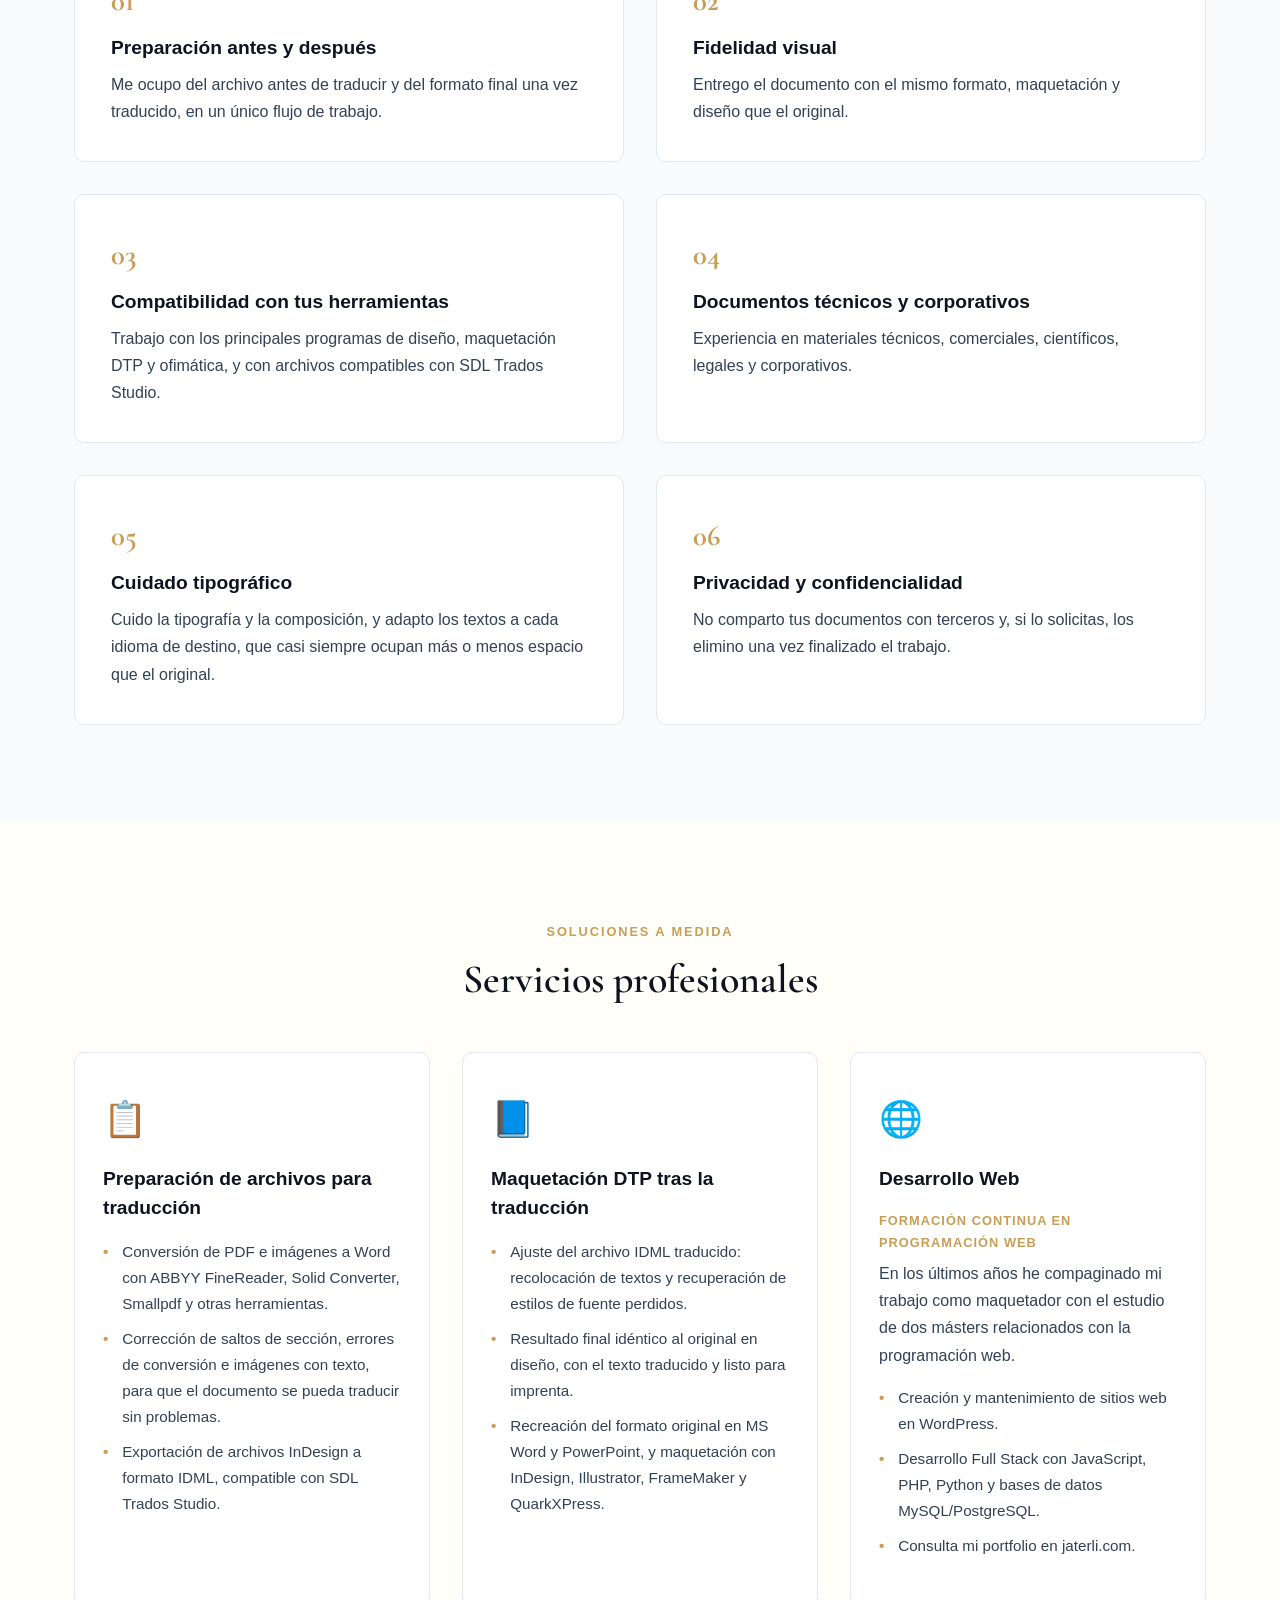
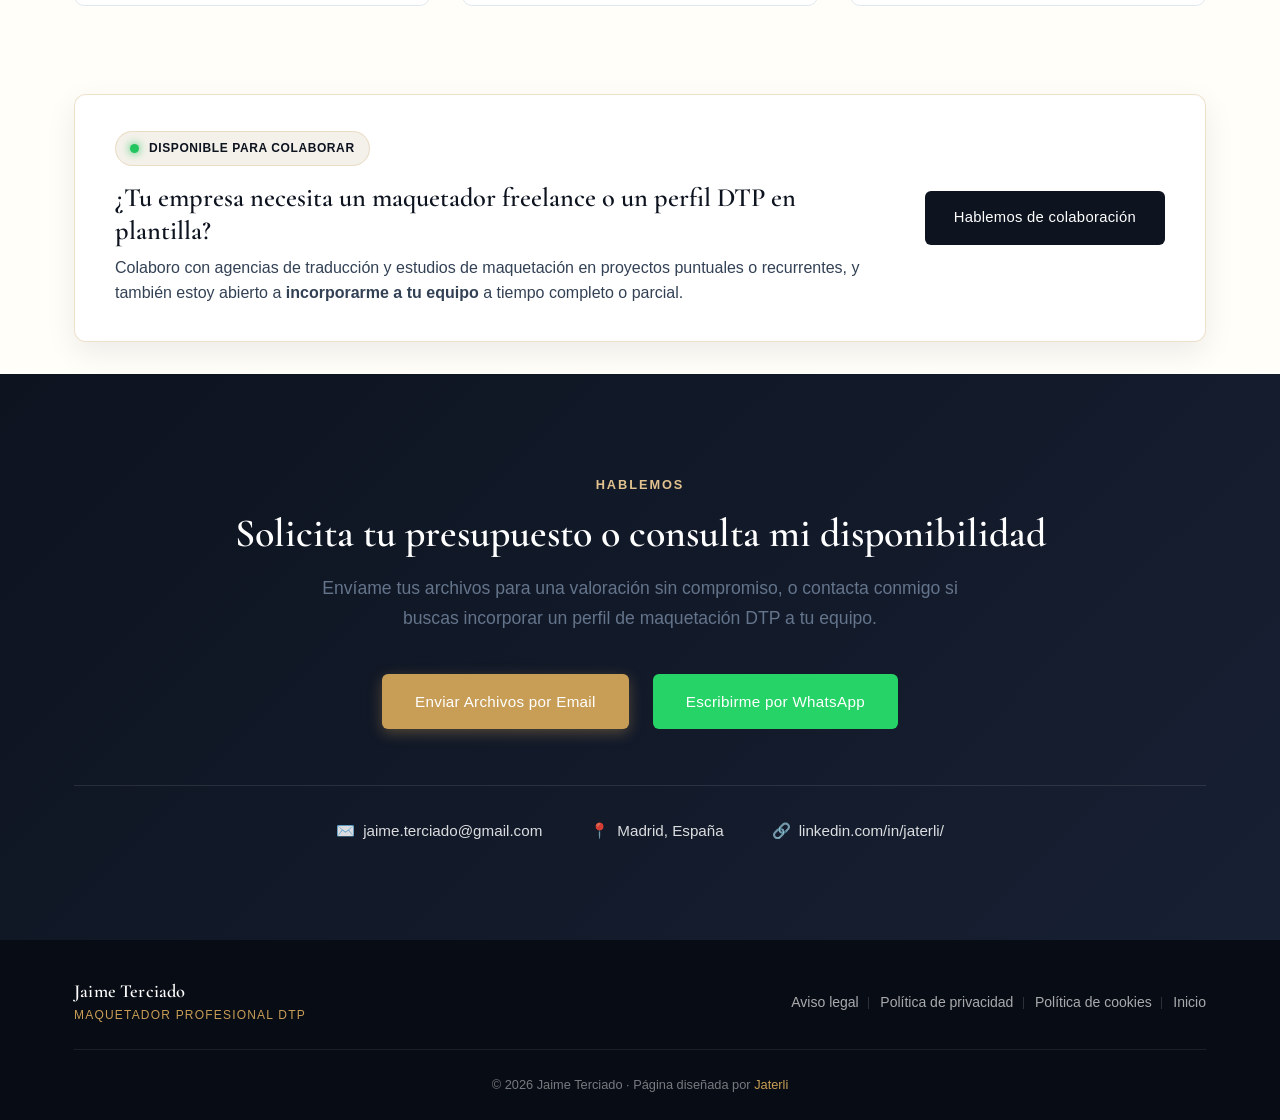
==== commit f20abbcd: "feat: add favicons and update site branding images - Add comprehensive favicon set for browsers, iOS" ====
--- a/index.html
+++ b/index.html
@@ -7,6 +7,17 @@
     <meta name="description" content="Preparo tus archivos antes de traducir y doy formato al documento traducido, listo para imprenta o publicación digital." />
     <!-- Estilos principales -->
     <link rel="stylesheet" href="styles.css" />
+    <!-- Favicon estándar y compatibilidad heredada -->
+    <link rel="icon" type="image/x-icon" href="img/favicon.ico" />
+    <link rel="icon" type="image/png" sizes="16x16" href="img/favicon-16x16.png" />
+    <link rel="icon" type="image/png" sizes="32x32" href="img/favicon-32x32.png" />
+
+    <!-- Dispositivos Apple / iOS -->
+    <link rel="apple-touch-icon" sizes="180x180" href="img/apple-touch-icon.png" />
+
+    <!-- Dispositivos Android / Chrome -->
+    <link rel="icon" type="image/png" sizes="192x192" href="img/android-chrome-192x192.png" />
+    <link rel="icon" type="image/png" sizes="512x512" href="img/android-chrome-512x512.png" />    
 </head>
 <body>
 
--- a/styles.css
+++ b/styles.css
@@ -392,13 +392,12 @@
 .footer__nav {
   display: flex;
   flex-wrap: wrap;
-  gap: 0.5rem 1.25rem;
+  gap: 0.5rem 1.35rem;
   justify-content: flex-end;
   align-items: center;
 }
 .footer__nav a {
   position: relative;
-  font-size: 0.85rem;
   color: rgba(255, 255, 255, 0.65);
   text-decoration: none;
   transition: color 0.2s ease;
